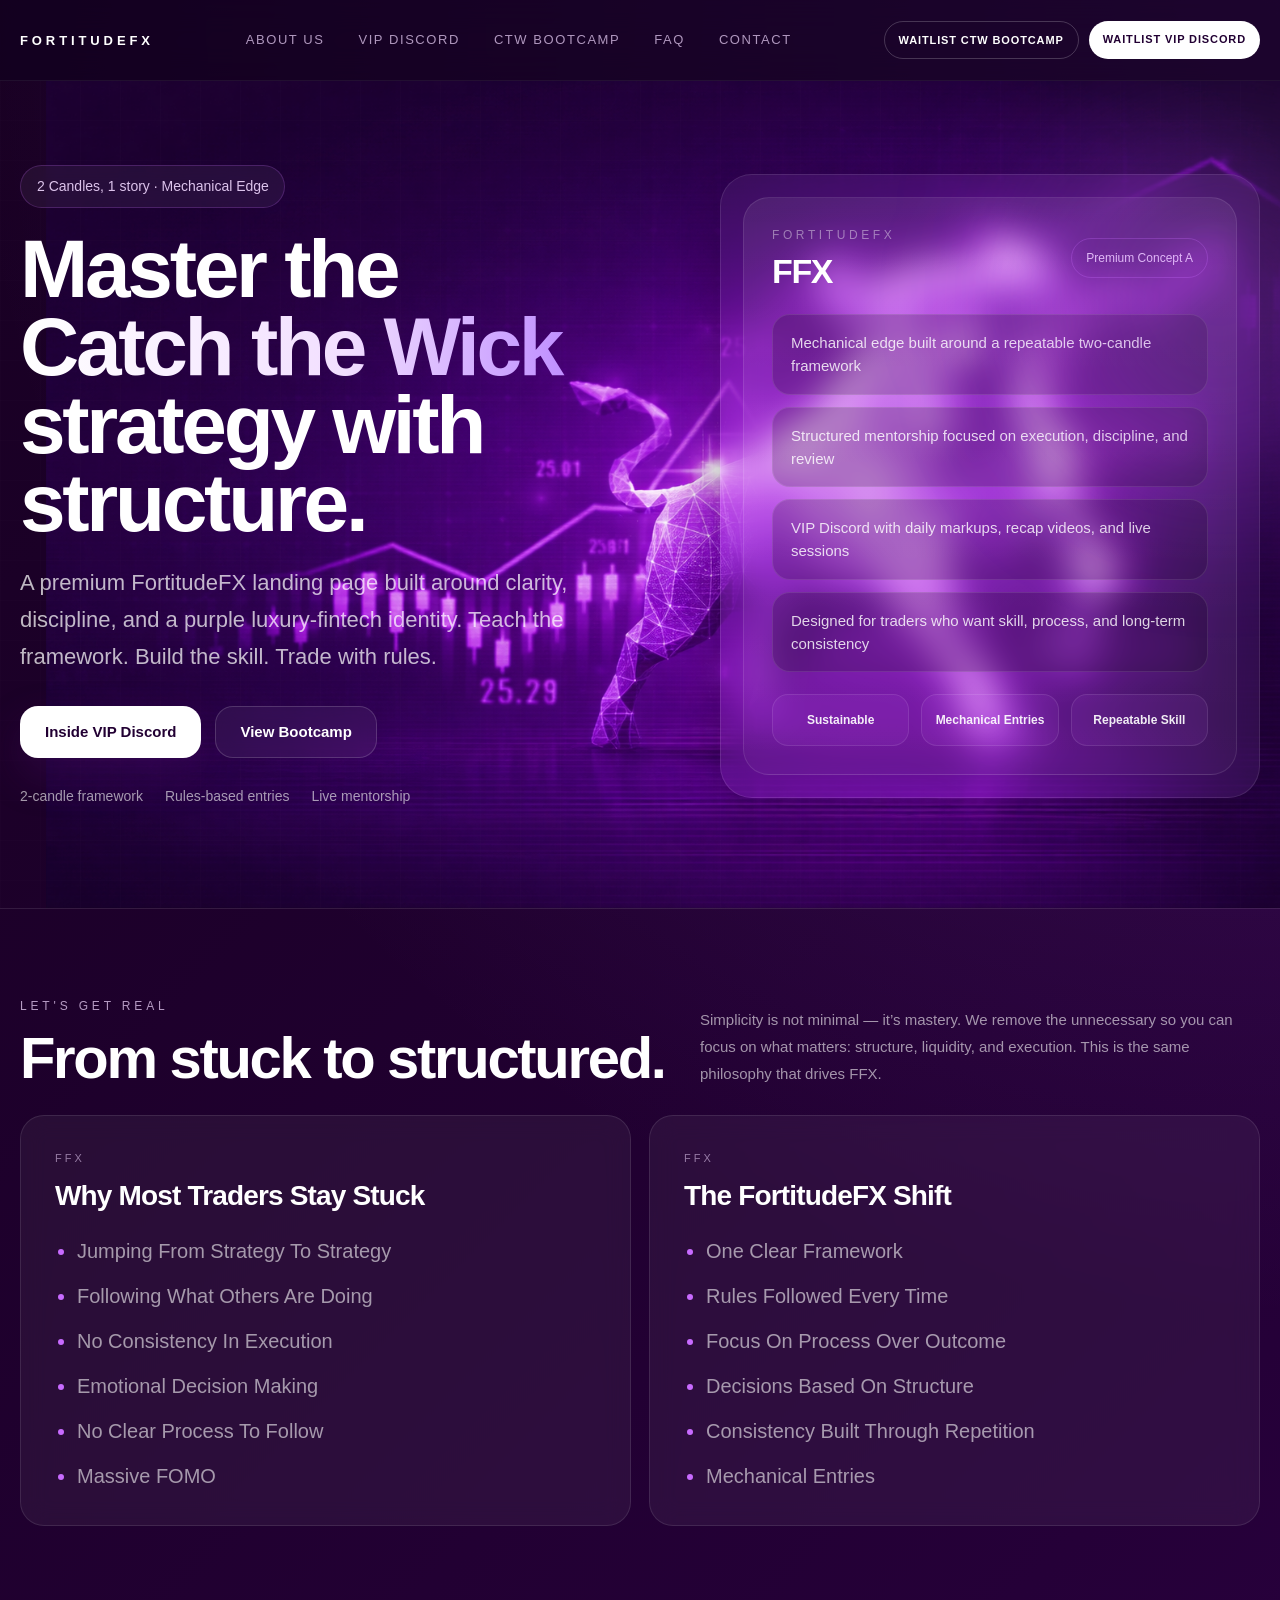
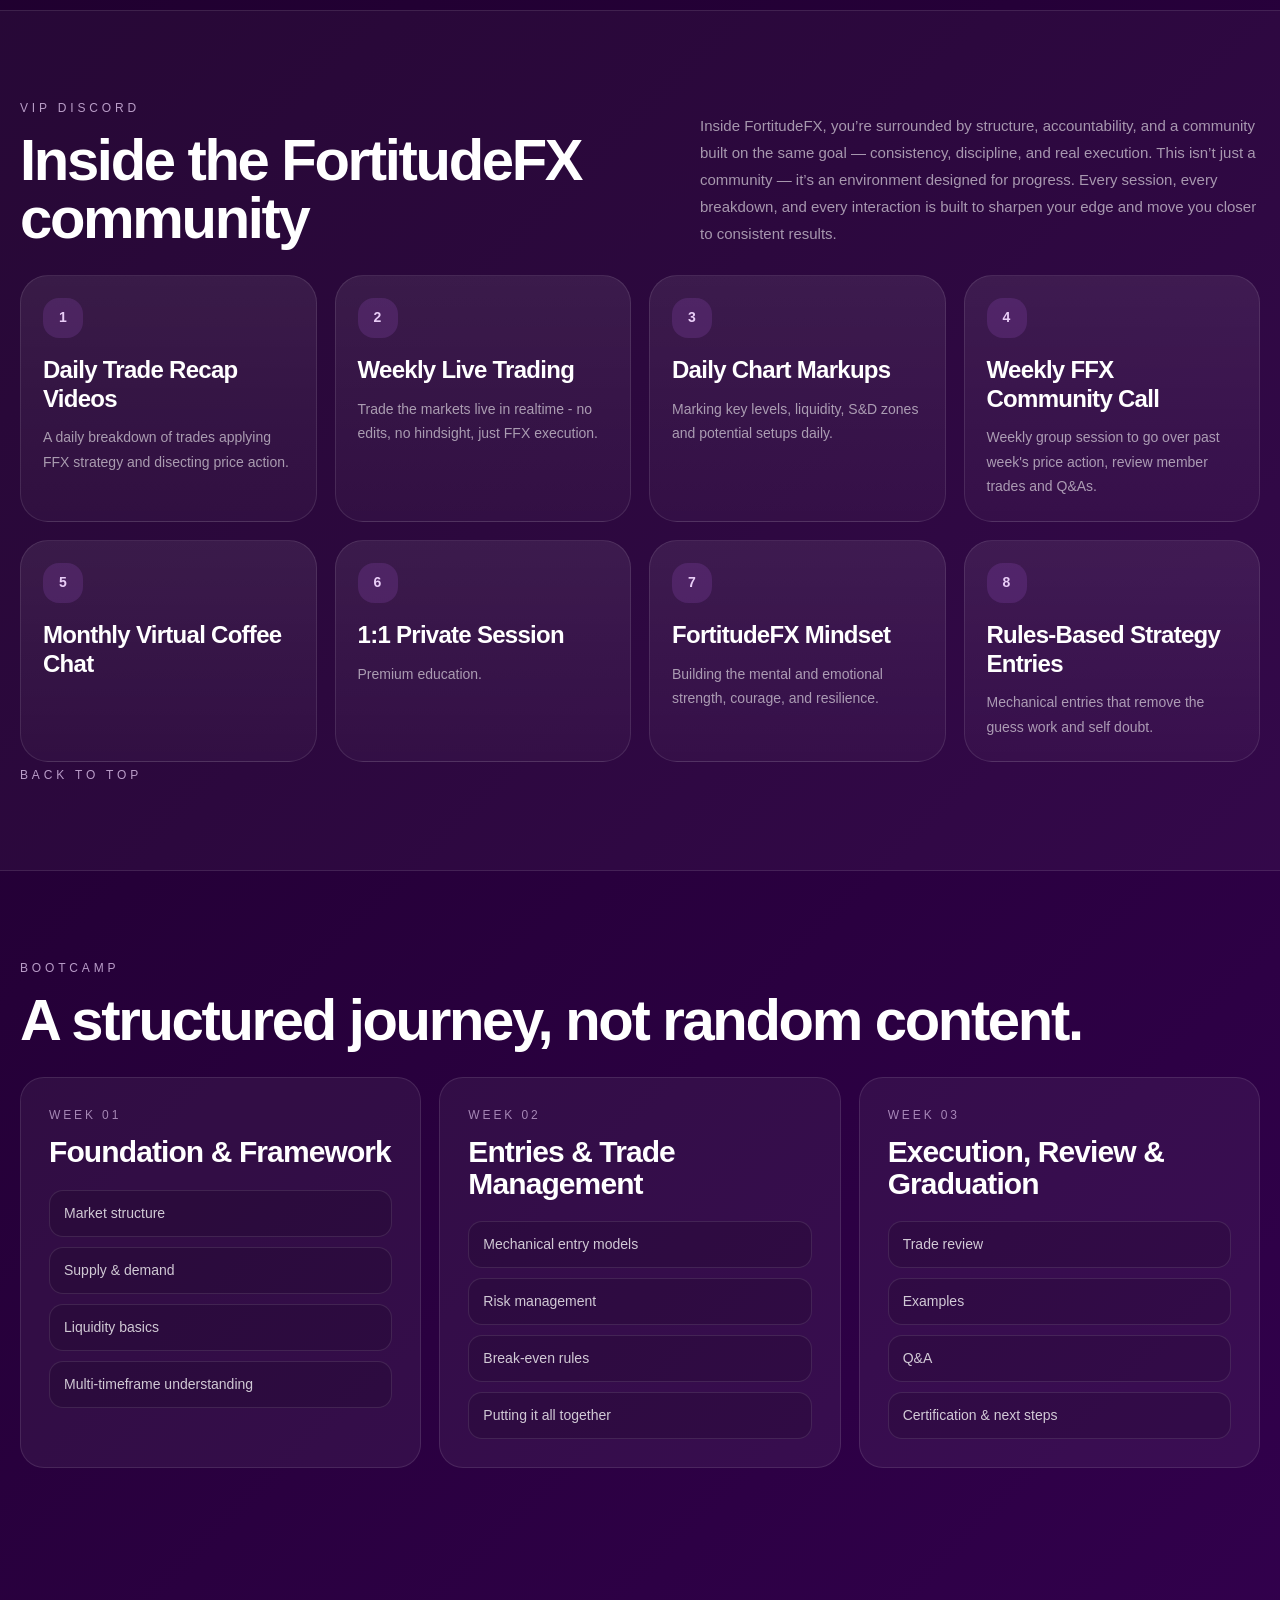
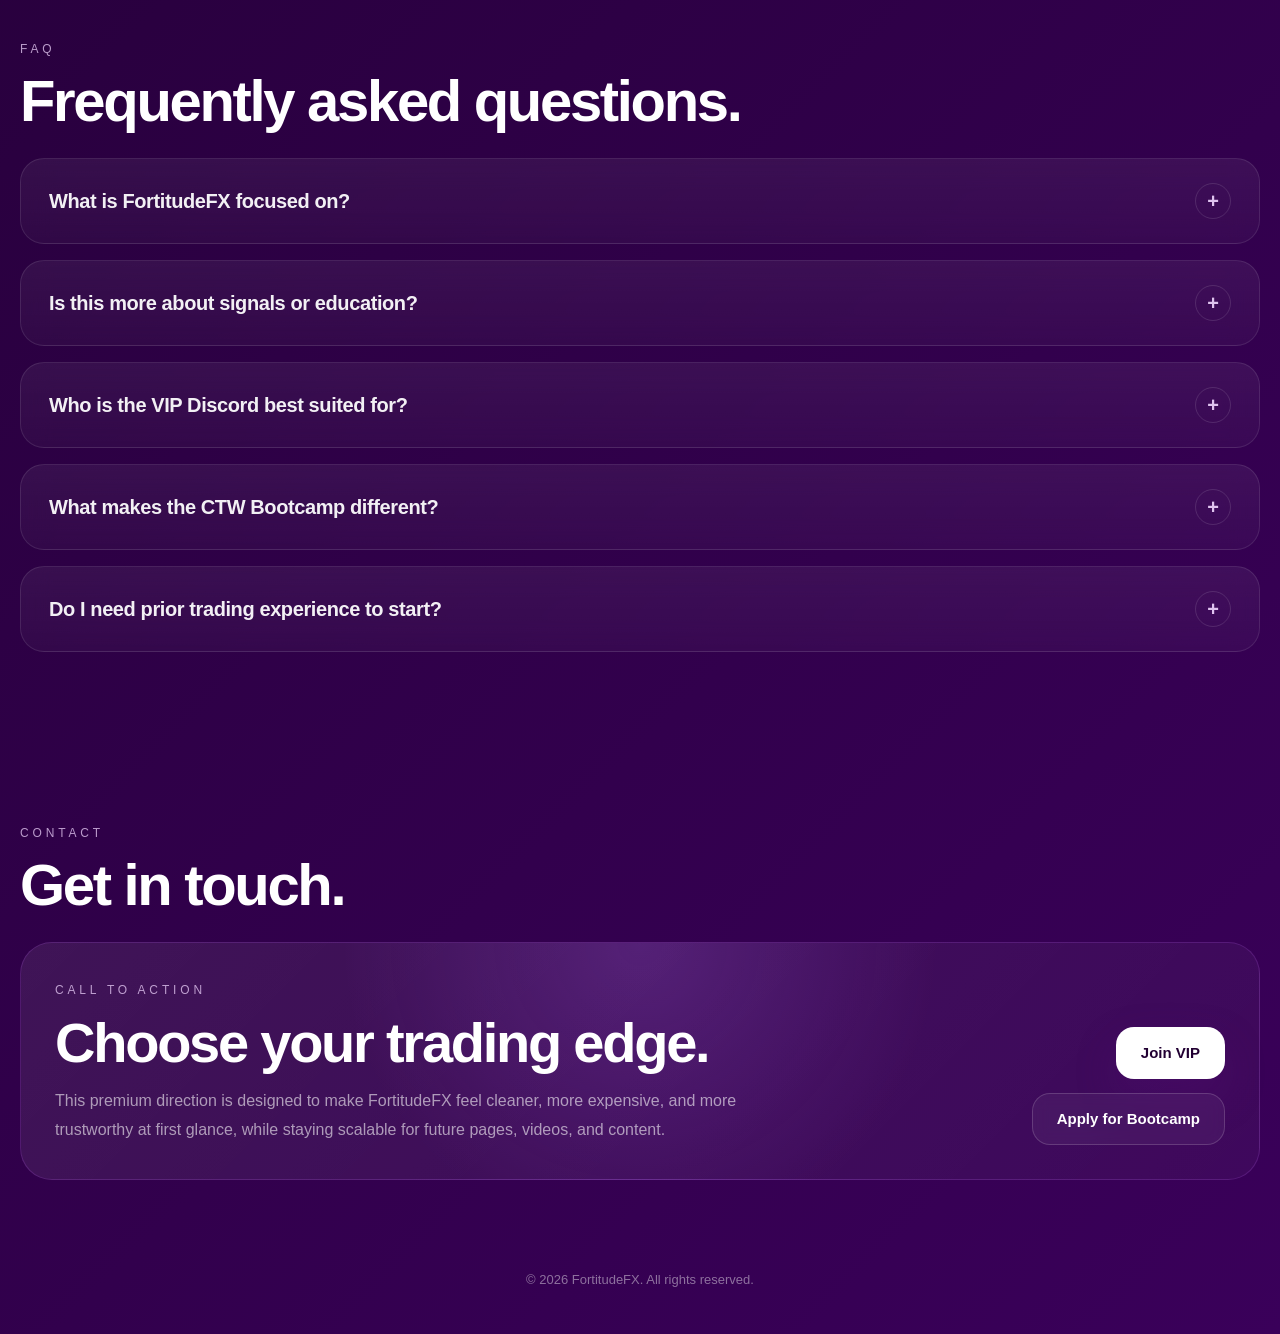
==== index.html @ 17b8a955 "Update index.html" ====
<!DOCTYPE html>
<html lang="en">
<head>
  <meta charset="UTF-8" />
  <meta name="viewport" content="width=device-width, initial-scale=1.0" />
  <title>FortitudeFX | Master the Catch the Wick Strategy</title>
  <meta
    name="description"
    content="FortitudeFX is a premium trading education brand built around clarity, discipline, and a repeatable two-candle framework."
  />
  <meta name="theme-color" content="#12001f" />
  <link rel="stylesheet" href="styles.css" />
</head>
<body id="top">

  <nav class="nav">
    <div class="container nav-wrap">
      <div class="nav-brand">
        <a href="#top">FORTITUDEFX</a>
      </div>

      <div class="nav-center">
        <a href="#about">About Us</a>
        <a href="#vip">VIP Discord</a>
        <a href="#bootcamp">CTW Bootcamp</a>
        <a href="#faq">FAQ</a>
        <a href="#contact">Contact</a>
      </div>

      <div class="nav-cta">
        <a class="nav-btn nav-btn-secondary" href="#">Waitlist CTW Bootcamp</a>
        <a class="nav-btn nav-btn-primary" href="#">Waitlist VIP Discord</a>
      </div>
    </div>
  </nav>

  <header class="hero">
    <div class="container hero-wrap">
      <div>
        <div class="pill">2 Candles, 1 story · Mechanical Edge</div>

        <h1>
          Master the
          <span class="gradient-text">Catch the Wick</span>
          strategy with structure.
        </h1>

        <p class="hero-copy">
          A premium FortitudeFX landing page built around clarity, discipline,
          and a purple luxury-fintech identity. Teach the framework. Build the
          skill. Trade with rules.
        </p>

        <div class="hero-actions">
          <a class="btn btn-primary" href="#vip">Inside VIP Discord</a>
          <a class="btn btn-secondary" href="#bootcamp">View Bootcamp</a>
        </div>

        <div class="hero-tags">
          <span>2-candle framework</span>
          <span>Rules-based entries</span>
          <span>Live mentorship</span>
        </div>
      </div>

      <div class="panel-shell">
        <div class="panel">
          <div class="panel-top">
            <div class="panel-brand">
              <small>FortitudeFX</small>
              <strong>FFX</strong>
            </div>
            <div class="badge">Premium Concept A</div>
          </div>

          <div class="benefit-list">
            <div class="benefit-item">
              Mechanical edge built around a repeatable two-candle framework
            </div>
            <div class="benefit-item">
              Structured mentorship focused on execution, discipline, and review
            </div>
            <div class="benefit-item">
              VIP Discord with daily markups, recap videos, and live sessions
            </div>
            <div class="benefit-item">
              Designed for traders who want skill, process, and long-term consistency
            </div>
          </div>

          <div class="mini-grid">
            <div class="mini-card">Sustainable</div>
            <div class="mini-card">Mechanical Entries</div>
            <div class="mini-card">Repeatable Skill</div>
          </div>
        </div>
      </div>
    </div>
  </header>

  <section id="about" class="section">
    <div class="container">
      <div class="section-head">
        <div>
          <span class="eyebrow">Let's get REAL</span>
          <h2>From stuck to structured.</h2>
        </div>

        <p>
          Simplicity is not minimal — it’s mastery.
          We remove the unnecessary so you can focus on what matters: structure, liquidity, and execution. This is the same philosophy that drives FFX.
        </p>
      </div>

      <div class="position-grid position-grid-two">
        <article class="card card-large">
          <div class="tiny">FFX</div>
          <h3>Why Most Traders Stay Stuck</h3>
          <ul class="card-bullets">
            <li>Jumping From Strategy To Strategy</li>
            <li>Following What Others Are Doing</li>
            <li>No Consistency In Execution</li>
            <li>Emotional Decision Making</li>
            <li>No Clear Process To Follow</li>
            <li>Massive FOMO</li>
          </ul>
        </article>

        <article class="card card-large">
          <div class="tiny">FFX</div>
          <h3>The FortitudeFX Shift</h3>
          <ul class="card-bullets">
            <li>One Clear Framework</li>
            <li>Rules Followed Every Time</li>
            <li>Focus On Process Over Outcome</li>
            <li>Decisions Based On Structure</li>
            <li>Consistency Built Through Repetition</li>
            <li>Mechanical Entries</li>
          </ul>
        </article>
      </div>
    </div>
  </section>

  <section id="vip" class="section soft-strip">
    <div class="container">
      <div class="section-head">
        <div>
          <span class="eyebrow">VIP Discord</span>
          <h2>Inside the FortitudeFX community</h2>
        </div>

        <p>
          Inside FortitudeFX, you’re surrounded by structure, accountability, and a community built on the same goal — consistency, discipline, and real execution.

          This isn’t just a community — it’s an environment designed for progress.
          Every session, every breakdown, and every interaction is built to sharpen your edge and move you closer to consistent results.
        </p>
      </div>

      <div class="vip-grid">
        <article class="vip-card">
          <div class="vip-number">1</div>
          <h3>Daily Trade Recap Videos</h3>
          <p>A daily breakdown of trades applying FFX strategy and disecting price action.</p>
        </article>

        <article class="vip-card">
          <div class="vip-number">2</div>
          <h3>Weekly Live Trading</h3>
          <p>Trade the markets live in realtime - no edits, no hindsight, just FFX execution.</p>
        </article>

        <article class="vip-card">
          <div class="vip-number">3</div>
          <h3>Daily Chart Markups</h3>
          <p>Marking key levels, liquidity, S&amp;D zones and potential setups daily.</p>
        </article>

        <article class="vip-card">
          <div class="vip-number">4</div>
          <h3>Weekly FFX Community Call</h3>
          <p>Weekly group session to go over past week's price action, review member trades and Q&amp;As.</p>
        </article>

        <article class="vip-card">
          <div class="vip-number">5</div>
          <h3>Monthly Virtual Coffee Chat</h3>
          <p></p>
        </article>

        <article class="vip-card">
          <div class="vip-number">6</div>
          <h3>1:1 Private Session</h3>
          <p>Premium education.</p>
        </article>

        <article class="vip-card">
          <div class="vip-number">7</div>
          <h3>FortitudeFX Mindset</h3>
          <p>Building the mental and emotional strength, courage, and resilience.</p>
        </article>

        <article class="vip-card">
          <div class="vip-number">8</div>
          <h3>Rules-Based Strategy Entries</h3>
          <p>Mechanical entries that remove the guess work and self doubt.</p>
        </article>
      </div>

      <span class="eyebrow">
        <a href="#top">BACK TO TOP</a>
      </span>
    </div>
  </section>

  <section id="bootcamp" class="section">
    <div class="container">
      <div class="section-head bootcamp-head">
        <div>
          <span class="eyebrow">Bootcamp</span>
          <h2>A structured journey, not random content.</h2>
        </div>
      </div>

      <div class="bootcamp-grid">
        <article class="week-card">
          <div class="week">Week 01</div>
          <h3>Foundation & Framework</h3>
          <div class="week-list">
            <div>Market structure</div>
            <div>Supply & demand</div>
            <div>Liquidity basics</div>
            <div>Multi-timeframe understanding</div>
          </div>
        </article>

        <article class="week-card">
          <div class="week">Week 02</div>
          <h3>Entries & Trade Management</h3>
          <div class="week-list">
            <div>Mechanical entry models</div>
            <div>Risk management</div>
            <div>Break-even rules</div>
            <div>Putting it all together</div>
          </div>
        </article>

        <article class="week-card">
          <div class="week">Week 03</div>
          <h3>Execution, Review & Graduation</h3>
          <div class="week-list">
            <div>Trade review</div>
            <div>Examples</div>
            <div>Q&amp;A</div>
            <div>Certification &amp; next steps</div>
          </div>
        </article>
      </div>
    </div>
  </section>

  <!-- UPDATED FAQ SECTION -->
  <section id="faq" class="section">
    <div class="container">
      <div class="section-head bootcamp-head">
        <div>
          <span class="eyebrow">FAQ</span>
          <h2>Frequently asked questions.</h2>
        </div>
      </div>

      <div class="faq-list">
        <details class="faq-item">
          <summary><span>What is FortitudeFX focused on?</span></summary>
          <div class="faq-answer"><div class="faq-answer-inner">
            FortitudeFX is focused on building a structured, repeatable approach to trading through clarity, discipline, and execution.
          </div></div>
        </details>

        <details class="faq-item">
          <summary><span>Is this more about signals or education?</span></summary>
          <div class="faq-answer"><div class="faq-answer-inner">
            The emphasis is on education, understanding, and process rather than signal dependency.
          </div></div>
        </details>

        <details class="faq-item">
          <summary><span>Who is the VIP Discord best suited for?</span></summary>
          <div class="faq-answer"><div class="faq-answer-inner">
            Traders who want structure, accountability, and real execution-based growth.
          </div></div>
        </details>

        <details class="faq-item">
          <summary><span>What makes the CTW Bootcamp different?</span></summary>
          <div class="faq-answer"><div class="faq-answer-inner">
            A guided, structured experience focused on applying the framework, not just consuming content.
          </div></div>
        </details>

        <details class="faq-item">
          <summary><span>Do I need prior trading experience to start?</span></summary>
          <div class="faq-answer"><div class="faq-answer-inner">
            No — beginners and experienced traders can both benefit from simplifying and structuring their process.
          </div></div>
        </details>
      </div>
    </div>
  </section>

  <section id="contact" class="section section-last">
    <div class="container">
      <div class="section-head bootcamp-head">
        <div>
          <span class="eyebrow">Contact</span>
          <h2>Get in touch.</h2>
        </div>
      </div>

      <div class="cta-shell">
        <div class="cta-grid">
          <div>
            <span class="eyebrow">Call to action</span>
            <h2>Choose your trading edge.</h2>
            <p>
              This premium direction is designed to make FortitudeFX feel
              cleaner, more expensive, and more trustworthy at first glance,
              while staying scalable for future pages, videos, and content.
            </p>
          </div>

          <div class="cta-actions">
            <a class="btn btn-primary" href="#">Join VIP</a>
            <a class="btn btn-secondary" href="#">Apply for Bootcamp</a>
          </div>
        </div>
      </div>
    </div>
  </section>

  <footer>
    <div class="container">© 2026 FortitudeFX. All rights reserved.</div>
  </footer>
</body>
</html>
---- styles.css ----
:root {
  --bg: #12001f;
  --bg-2: #180022;
  --bg-3: #250038;
  --bg-4: #3a005a;
  --text: #ffffff;
  --muted: rgba(255, 255, 255, 0.72);
  --soft: rgba(255, 255, 255, 0.58);
  --border: rgba(255, 255, 255, 0.1);
  --panel: rgba(255, 255, 255, 0.05);
  --accent: #c86bff;
  --accent-2: #9a4dff;
  --accent-3: #f1d7ff;
  --shadow: 0 20px 60px rgba(0, 0, 0, 0.35);
  --radius-xl: 32px;
  --radius-lg: 24px;
  --radius-md: 18px;
  --max: 1240px;
}

* {
  box-sizing: border-box;
}

html {
  scroll-behavior: smooth;
}

body {
  margin: 0;
  font-family: Arial, Helvetica, sans-serif;
  background:
    radial-gradient(circle at top right, rgba(181, 86, 255, 0.22), transparent 28%),
    linear-gradient(135deg, var(--bg-2) 0%, var(--bg-3) 45%, var(--bg-4) 100%);
  color: var(--text);
  line-height: 1.5;
}

a {
  color: inherit;
  text-decoration: none;
}

.container {
  width: min(var(--max), calc(100% - 40px));
  margin: 0 auto;
}

.section {
  padding: 84px 0;
}

.section-last {
  padding-bottom: 70px;
}

.eyebrow {
  display: inline-block;
  font-size: 12px;
  letter-spacing: 0.32em;
  text-transform: uppercase;
  color: rgba(241, 215, 255, 0.72);
}

.hero {
  position: relative;
  overflow: hidden;
  border-bottom: 1px solid var(--border);

  background: url("Futuristic glowing bull power.png");
  background-size: contain;
  background-position: 120% center;
  background-repeat: no-repeat;
}

.hero::before {
  content: "";
  position: absolute;
  inset: 0;
  opacity: 0.18;
  background-image:
    linear-gradient(rgba(255,255,255,0.05) 1px, transparent 1px),
    linear-gradient(90deg, rgba(255,255,255,0.05) 1px, transparent 1px);
  background-size: 40px 40px;
  pointer-events: none;
}

.hero::after {
  content: "";
  position: absolute;
  right: -120px;
  top: 40px;
  width: 360px;
  height: 360px;
  background: rgba(200, 107, 255, 0.22);
  filter: blur(80px);
  border-radius: 50%;
  pointer-events: none;
}

.hero-wrap {
  position: relative;
  display: grid;
  grid-template-columns: 1.08fr 0.92fr;
  gap: 48px;
  align-items: center;
  min-height: 92vh;
  padding: 56px 0 72px;
}

.pill {
  display: inline-flex;
  align-items: center;
  gap: 10px;
  padding: 10px 16px;
  border: 1px solid rgba(200, 107, 255, 0.22);
  background: rgba(255,255,255,0.05);
  border-radius: 999px;
  backdrop-filter: blur(10px);
  color: rgba(241, 215, 255, 0.9);
  font-size: 14px;
  margin-bottom: 22px;
}

.hero h1 {
  margin: 0;
  max-width: 720px;
  font-size: clamp(48px, 7vw, 82px);
  line-height: 0.95;
  letter-spacing: -0.04em;
}

.gradient-text {
  display: block;
  background: linear-gradient(90deg, #ffffff 0%, #f2dfff 50%, #a96cff 100%);
  -webkit-background-clip: text;
  background-clip: text;
  color: transparent;
}

.hero-copy {
  margin: 22px 0 0;
  max-width: 620px;
  font-size: clamp(18px, 2vw, 22px);
  line-height: 1.7;
  color: var(--muted);
}

.hero-actions {
  display: flex;
  flex-wrap: wrap;
  gap: 14px;
  margin-top: 30px;
}

.btn {
  display: inline-flex;
  align-items: center;
  justify-content: center;
  min-height: 52px;
  padding: 0 24px;
  border-radius: 18px;
  font-weight: 700;
  font-size: 15px;
  transition: transform 0.2s ease, background 0.2s ease, border-color 0.2s ease;
  border: 1px solid transparent;
  cursor: pointer;
}

.btn:hover {
  transform: translateY(-1px);
}

.btn-primary {
  background: #ffffff;
  color: #220033;
  box-shadow: 0 18px 40px rgba(86, 14, 120, 0.28);
}

.btn-secondary {
  background: rgba(255,255,255,0.05);
  color: #ffffff;
  border-color: rgba(255,255,255,0.16);
  backdrop-filter: blur(8px);
}

.hero-tags {
  display: flex;
  flex-wrap: wrap;
  gap: 22px;
  margin-top: 28px;
  color: rgba(255,255,255,0.6);
  font-size: 14px;
}

.panel-shell {
  position: relative;
  width: 100%;
  max-width: 540px;
  margin-left: auto;
  padding: 22px;
  border: 1px solid var(--border);
  border-radius: var(--radius-xl);
  background: rgba(255,255,255,0.05);
  backdrop-filter: blur(18px);
  box-shadow: var(--shadow);
}

.panel {
  border: 1px solid var(--border);
  border-radius: 26px;
  background: linear-gradient(180deg, rgba(255,255,255,0.08), rgba(255,255,255,0.03));
  padding: 28px;
}

.panel-top {
  display: flex;
  align-items: center;
  justify-content: space-between;
  gap: 18px;
  margin-bottom: 24px;
}

.panel-brand small {
  display: block;
  font-size: 12px;
  letter-spacing: 0.3em;
  text-transform: uppercase;
  color: rgba(255,255,255,0.42);
  margin-bottom: 10px;
}

.panel-brand strong {
  font-size: 34px;
  line-height: 1;
  letter-spacing: -0.04em;
}

.badge {
  border: 1px solid rgba(200, 107, 255, 0.28);
  color: rgba(241, 215, 255, 0.92);
  border-radius: 999px;
  padding: 10px 14px;
  font-size: 12px;
  white-space: nowrap;
}

.benefit-list {
  display: grid;
  gap: 12px;
}

.benefit-item {
  border: 1px solid var(--border);
  background: rgba(0,0,0,0.18);
  border-radius: 18px;
  padding: 16px 18px;
  color: rgba(255,255,255,0.82);
  font-size: 15px;
  line-height: 1.55;
}

.mini-grid {
  display: grid;
  grid-template-columns: repeat(3, 1fr);
  gap: 12px;
  margin-top: 22px;
}

.mini-card {
  border: 1px solid var(--border);
  background: rgba(200, 107, 255, 0.08);
  border-radius: 16px;
  padding: 16px 10px;
  text-align: center;
  font-size: 12px;
  font-weight: 700;
  color: rgba(255,255,255,0.92);
}

.section-head {
  display: flex;
  align-items: end;
  justify-content: space-between;
  gap: 24px;
  margin-bottom: 28px;
}

.section-head h2 {
  margin: 12px 0 0;
  font-size: clamp(34px, 5vw, 58px);
  line-height: 1;
  letter-spacing: -0.04em;
}

.section-head p {
  max-width: 560px;
  margin: 0;
  color: var(--soft);
  line-height: 1.8;
  font-size: 15px;
}

.position-grid {
  display: grid;
  grid-template-columns: repeat(4, 1fr);
  gap: 18px;
}

.card {
  border: 1px solid var(--border);
  background: rgba(255,255,255,0.05);
  border-radius: var(--radius-lg);
  padding: 26px;
  backdrop-filter: blur(12px);
}
/* ===== NEW: 2 LARGE BOX VERSION ===== */

.position-grid-two {
  grid-template-columns: repeat(2, 1fr);
}

.card-large {
  padding: 34px;
}

.card-large h3 {
  margin-top: 16px;
  font-size: 42px;
  line-height: 1;
  letter-spacing: -0.04em;
}

.card-bullets {
  margin: 26px 0 0;
  padding-left: 22px;
  color: var(--soft);
  display: grid;
  gap: 16px;
  font-size: 20px;
  line-height: 1.45;
}

.card-bullets li::marker {
  color: var(--accent);
}
.card h3 {
  margin: 14px 0 0;
  font-size: 28px;
  line-height: 1.08;
  letter-spacing: -0.03em;
}

.card p {
  margin: 14px 0 0;
  color: var(--soft);
  line-height: 1.8;
  font-size: 15px;
}

.card .tiny {
  font-size: 11px;
  text-transform: uppercase;
  letter-spacing: 0.28em;
  color: rgba(241,215,255,0.55);
}

.soft-strip {
  border-top: 1px solid var(--border);
  border-bottom: 1px solid var(--border);
  background: rgba(255,255,255,0.03);
}

.vip-grid {
  display: grid;
  grid-template-columns: repeat(4, 1fr);
  gap: 18px;
}

.vip-card {
  border: 1px solid var(--border);
  border-radius: 28px;
  padding: 22px;
  background: linear-gradient(180deg, rgba(255,255,255,0.08), rgba(255,255,255,0.03));
  transition: transform 0.22s ease, border-color 0.22s ease, background 0.22s ease;
}

.vip-card:hover {
  transform: translateY(-3px);
  border-color: rgba(200, 107, 255, 0.34);
  background: rgba(255,255,255,0.1);
}

.vip-number {
  width: 40px;
  height: 40px;
  border-radius: 16px;
  display: flex;
  align-items: center;
  justify-content: center;
  background: rgba(200,107,255,0.14);
  color: rgba(241, 215, 255, 0.95);
  font-weight: 800;
  font-size: 14px;
}

.vip-card h3 {
  margin: 18px 0 0;
  font-size: 24px;
  line-height: 1.2;
  letter-spacing: -0.03em;
}

.vip-card p {
  margin: 12px 0 0;
  font-size: 14px;
  line-height: 1.75;
  color: var(--soft);
}

.bootcamp-grid {
  display: grid;
  grid-template-columns: repeat(3, 1fr);
  gap: 18px;
}

.week-card {
  border: 1px solid var(--border);
  border-radius: var(--radius-lg);
  background: rgba(255,255,255,0.05);
  padding: 28px;
}

.week-card .week {
  font-size: 12px;
  letter-spacing: 0.24em;
  text-transform: uppercase;
  color: rgba(241,215,255,0.6);
}

.week-card h3 {
  margin: 12px 0 0;
  font-size: 30px;
  line-height: 1.05;
  letter-spacing: -0.03em;
}

.week-list {
  margin: 22px 0 0;
  display: grid;
  gap: 10px;
}

.week-list div {
  border: 1px solid var(--border);
  background: rgba(0,0,0,0.12);
  border-radius: 14px;
  padding: 12px 14px;
  color: rgba(255,255,255,0.78);
  font-size: 14px;
}

.cta-shell {
  border: 1px solid rgba(200, 107, 255, 0.18);
  border-radius: var(--radius-xl);
  padding: 34px;
  background:
    radial-gradient(circle at top, rgba(183,114,255,0.18), transparent 45%),
    linear-gradient(135deg, rgba(255,255,255,0.08), rgba(255,255,255,0.03));
}

.cta-grid {
  display: grid;
  grid-template-columns: 1.2fr 0.8fr;
  gap: 30px;
  align-items: end;
}

.cta-grid h2 {
  margin: 14px 0 0;
  font-size: clamp(34px, 5vw, 56px);
  line-height: 1;
  letter-spacing: -0.04em;
}

.cta-grid p {
  margin: 16px 0 0;
  max-width: 700px;
  color: var(--soft);
  line-height: 1.8;
}

.cta-actions {
  display: flex;
  flex-direction: column;
  align-items: flex-end;
  gap: 14px;
}

footer {
  padding: 20px 0 44px;
  color: rgba(255,255,255,0.44);
  font-size: 13px;
  text-align: center;
}

@media (max-width: 1100px) {
  .hero-wrap,
  .cta-grid,
  .section-head {
    grid-template-columns: 1fr;
  }

  .hero-wrap {
    min-height: auto;
    padding: 72px 0;
  }

  .panel-shell {
    margin: 0;
    max-width: 100%;
  }

  .position-grid,
  .vip-grid,
  .bootcamp-grid {
    grid-template-columns: repeat(2, 1fr);
  }

  .cta-actions {
    align-items: flex-start;
  }

  .position-grid-two {
  grid-template-columns: 1fr;
  }
}

@media (max-width: 720px) {
  .container {
    width: min(var(--max), calc(100% - 24px));
  }

  .section {
    padding: 66px 0;
  }

  .position-grid,
  .vip-grid,
  .bootcamp-grid,
  .mini-grid {
    grid-template-columns: 1fr;
  }

  .hero-tags {
    gap: 12px;
    flex-direction: column;
  }

  .panel,
  .card,
  .week-card,
  .cta-shell {
    padding: 22px;
  }

  .hero-wrap {
    gap: 28px;
  }

  .btn {
    width: 100%;
  }
}

/* ===== ULTRA PREMIUM NAV ===== */
.nav {
  position: fixed;
  top: 0;
  width: 100%;
  z-index: 1000;
  background: rgba(18, 0, 31, 0.75);
  backdrop-filter: blur(16px);
  border-bottom: 1px solid rgba(255,255,255,0.06);
}

.nav-wrap {
  display: grid;
  grid-template-columns: auto 1fr auto;
  align-items: center;
  height: 80px;
}

.nav-brand a {
  font-size: 13px;
  letter-spacing: 0.3em;
  text-transform: uppercase;
  font-weight: 700;
}

.nav-center {
  display: flex;
  justify-content: center;
  gap: 34px;
}

.nav-center a {
  font-size: 13px;
  letter-spacing: 0.12em;
  text-transform: uppercase;
  color: rgba(241,215,255,0.7);
  position: relative;
}

.nav-center a::after {
  content: "";
  position: absolute;
  bottom: -6px;
  left: 0;
  width: 100%;
  height: 1px;
  background: white;
  transform: scaleX(0);
  transition: 0.25s;
}

.nav-center a:hover::after {
  transform: scaleX(1);
}

.nav-center a:hover {
  color: white;
}

.nav-cta {
  display: flex;
  gap: 10px;
}

.nav-btn {
  padding: 10px 14px;
  border-radius: 999px;
  font-size: 11px;
  letter-spacing: 0.08em;
  text-transform: uppercase;
  font-weight: 700;
}

.nav-btn-primary {
  background: white;
  color: #220033;
}

.nav-btn-secondary {
  border: 1px solid rgba(255,255,255,0.2);
}

/* fix hero overlap */
.hero {
  margin-top: 80px;
}

/* FAQ */
.faq-list {
  display: grid;
  gap: 16px;
}

.faq-item {
  border: 1px solid var(--border);
  border-radius: 24px;
  background: linear-gradient(180deg, rgba(255,255,255,0.06), rgba(255,255,255,0.03));
  backdrop-filter: blur(14px);
  overflow: hidden;
  transition: border-color 0.25s ease, background 0.25s ease, transform 0.25s ease;
}

.faq-item:hover {
  border-color: rgba(200, 107, 255, 0.28);
  background: linear-gradient(180deg, rgba(255,255,255,0.08), rgba(255,255,255,0.04));
}

.faq-item summary {
  list-style: none;
  cursor: pointer;
  padding: 24px 28px;
  display: flex;
  align-items: center;
  justify-content: space-between;
  gap: 18px;
  font-size: 20px;
  font-weight: 600;
  letter-spacing: -0.02em;
  color: rgba(255,255,255,0.94);
}

.faq-item summary::-webkit-details-marker {
  display: none;
}

.faq-item summary::after {
  content: "+";
  flex-shrink: 0;
  width: 34px;
  height: 34px;
  border-radius: 999px;
  border: 1px solid rgba(255,255,255,0.12);
  display: flex;
  align-items: center;
  justify-content: center;
  font-size: 20px;
  line-height: 1;
  color: rgba(241, 215, 255, 0.9);
  transition: transform 0.25s ease, background 0.25s ease, border-color 0.25s ease;
}

.faq-item[open] summary::after {
  content: "−";
  transform: rotate(180deg);
  background: rgba(200, 107, 255, 0.12);
  border-color: rgba(200, 107, 255, 0.28);
}

.faq-answer {
  display: grid;
  grid-template-rows: 0fr;
  transition: grid-template-rows 0.32s ease;
}

.faq-item[open] .faq-answer {
  grid-template-rows: 1fr;
}

.faq-answer-inner {
  overflow: hidden;
  padding: 0 28px 0 28px;
  color: var(--soft);
  font-size: 15px;
  line-height: 1.8;
}

.faq-item[open] .faq-answer-inner {
  padding-bottom: 24px;
}

@media (max-width: 720px) {
  .faq-item summary {
    padding: 20px 20px;
    font-size: 18px;
  }

  .faq-answer-inner {
    padding: 0 20px 0 20px;
  }

  .faq-item[open] .faq-answer-inner {
    padding-bottom: 20px;
  }
}
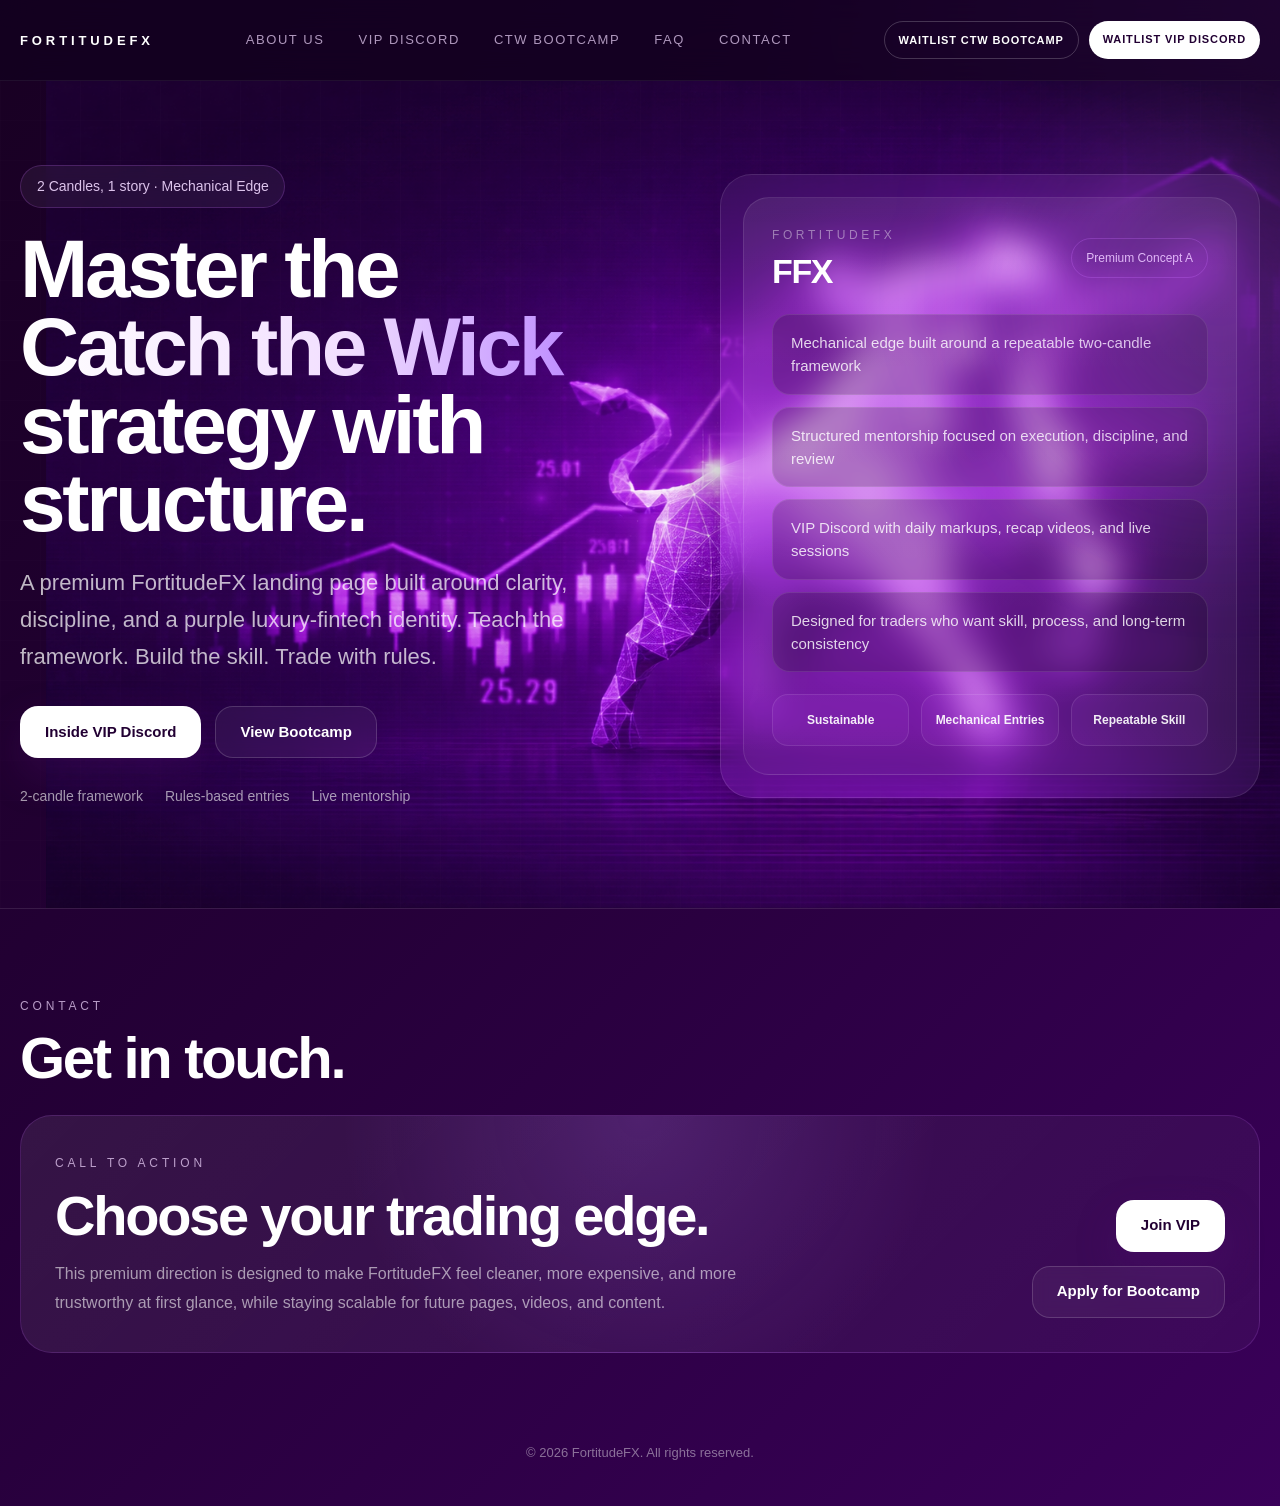
==== commit e7afc774: "Update index.html" ====
--- a/index.html
+++ b/index.html
@@ -28,7 +28,7 @@
       </div>
 
       <div class="nav-cta">
-        <a class="nav-btn nav-btn-secondary" href="#">Waitlist CTW Bootcamp</a>
+        <a class="nav-btn nav-btn-secondary" href="https://aa6bc268.sibforms.com/serve/[base64]" target="_blank" rel="noopener noreferrer">Waitlist CTW Bootcamp</a>
         <a class="nav-btn nav-btn-primary" href="#">Waitlist VIP Discord</a>
       </div>
     </div>
@@ -98,216 +98,7 @@
     </div>
   </header>
 
-  <section id="about" class="section">
-    <div class="container">
-      <div class="section-head">
-        <div>
-          <span class="eyebrow">Let's get REAL</span>
-          <h2>From stuck to structured.</h2>
-        </div>
-
-        <p>
-          Simplicity is not minimal — it’s mastery.
-          We remove the unnecessary so you can focus on what matters: structure, liquidity, and execution. This is the same philosophy that drives FFX.
-        </p>
-      </div>
-
-      <div class="position-grid position-grid-two">
-        <article class="card card-large">
-          <div class="tiny">FFX</div>
-          <h3>Why Most Traders Stay Stuck</h3>
-          <ul class="card-bullets">
-            <li>Jumping From Strategy To Strategy</li>
-            <li>Following What Others Are Doing</li>
-            <li>No Consistency In Execution</li>
-            <li>Emotional Decision Making</li>
-            <li>No Clear Process To Follow</li>
-            <li>Massive FOMO</li>
-          </ul>
-        </article>
-
-        <article class="card card-large">
-          <div class="tiny">FFX</div>
-          <h3>The FortitudeFX Shift</h3>
-          <ul class="card-bullets">
-            <li>One Clear Framework</li>
-            <li>Rules Followed Every Time</li>
-            <li>Focus On Process Over Outcome</li>
-            <li>Decisions Based On Structure</li>
-            <li>Consistency Built Through Repetition</li>
-            <li>Mechanical Entries</li>
-          </ul>
-        </article>
-      </div>
-    </div>
-  </section>
-
-  <section id="vip" class="section soft-strip">
-    <div class="container">
-      <div class="section-head">
-        <div>
-          <span class="eyebrow">VIP Discord</span>
-          <h2>Inside the FortitudeFX community</h2>
-        </div>
-
-        <p>
-          Inside FortitudeFX, you’re surrounded by structure, accountability, and a community built on the same goal — consistency, discipline, and real execution.
-
-          This isn’t just a community — it’s an environment designed for progress.
-          Every session, every breakdown, and every interaction is built to sharpen your edge and move you closer to consistent results.
-        </p>
-      </div>
-
-      <div class="vip-grid">
-        <article class="vip-card">
-          <div class="vip-number">1</div>
-          <h3>Daily Trade Recap Videos</h3>
-          <p>A daily breakdown of trades applying FFX strategy and disecting price action.</p>
-        </article>
-
-        <article class="vip-card">
-          <div class="vip-number">2</div>
-          <h3>Weekly Live Trading</h3>
-          <p>Trade the markets live in realtime - no edits, no hindsight, just FFX execution.</p>
-        </article>
-
-        <article class="vip-card">
-          <div class="vip-number">3</div>
-          <h3>Daily Chart Markups</h3>
-          <p>Marking key levels, liquidity, S&amp;D zones and potential setups daily.</p>
-        </article>
-
-        <article class="vip-card">
-          <div class="vip-number">4</div>
-          <h3>Weekly FFX Community Call</h3>
-          <p>Weekly group session to go over past week's price action, review member trades and Q&amp;As.</p>
-        </article>
-
-        <article class="vip-card">
-          <div class="vip-number">5</div>
-          <h3>Monthly Virtual Coffee Chat</h3>
-          <p></p>
-        </article>
-
-        <article class="vip-card">
-          <div class="vip-number">6</div>
-          <h3>1:1 Private Session</h3>
-          <p>Premium education.</p>
-        </article>
-
-        <article class="vip-card">
-          <div class="vip-number">7</div>
-          <h3>FortitudeFX Mindset</h3>
-          <p>Building the mental and emotional strength, courage, and resilience.</p>
-        </article>
-
-        <article class="vip-card">
-          <div class="vip-number">8</div>
-          <h3>Rules-Based Strategy Entries</h3>
-          <p>Mechanical entries that remove the guess work and self doubt.</p>
-        </article>
-      </div>
-
-      <span class="eyebrow">
-        <a href="#top">BACK TO TOP</a>
-      </span>
-    </div>
-  </section>
-
-  <section id="bootcamp" class="section">
-    <div class="container">
-      <div class="section-head bootcamp-head">
-        <div>
-          <span class="eyebrow">Bootcamp</span>
-          <h2>A structured journey, not random content.</h2>
-        </div>
-      </div>
-
-      <div class="bootcamp-grid">
-        <article class="week-card">
-          <div class="week">Week 01</div>
-          <h3>Foundation & Framework</h3>
-          <div class="week-list">
-            <div>Market structure</div>
-            <div>Supply & demand</div>
-            <div>Liquidity basics</div>
-            <div>Multi-timeframe understanding</div>
-          </div>
-        </article>
-
-        <article class="week-card">
-          <div class="week">Week 02</div>
-          <h3>Entries & Trade Management</h3>
-          <div class="week-list">
-            <div>Mechanical entry models</div>
-            <div>Risk management</div>
-            <div>Break-even rules</div>
-            <div>Putting it all together</div>
-          </div>
-        </article>
-
-        <article class="week-card">
-          <div class="week">Week 03</div>
-          <h3>Execution, Review & Graduation</h3>
-          <div class="week-list">
-            <div>Trade review</div>
-            <div>Examples</div>
-            <div>Q&amp;A</div>
-            <div>Certification &amp; next steps</div>
-          </div>
-        </article>
-      </div>
-    </div>
-  </section>
-
-  <!-- UPDATED FAQ SECTION -->
-  <section id="faq" class="section">
-    <div class="container">
-      <div class="section-head bootcamp-head">
-        <div>
-          <span class="eyebrow">FAQ</span>
-          <h2>Frequently asked questions.</h2>
-        </div>
-      </div>
-
-      <div class="faq-list">
-        <details class="faq-item">
-          <summary><span>What is FortitudeFX focused on?</span></summary>
-          <div class="faq-answer"><div class="faq-answer-inner">
-            FortitudeFX is focused on building a structured, repeatable approach to trading through clarity, discipline, and execution.
-          </div></div>
-        </details>
-
-        <details class="faq-item">
-          <summary><span>Is this more about signals or education?</span></summary>
-          <div class="faq-answer"><div class="faq-answer-inner">
-            The emphasis is on education, understanding, and process rather than signal dependency.
-          </div></div>
-        </details>
-
-        <details class="faq-item">
-          <summary><span>Who is the VIP Discord best suited for?</span></summary>
-          <div class="faq-answer"><div class="faq-answer-inner">
-            Traders who want structure, accountability, and real execution-based growth.
-          </div></div>
-        </details>
-
-        <details class="faq-item">
-          <summary><span>What makes the CTW Bootcamp different?</span></summary>
-          <div class="faq-answer"><div class="faq-answer-inner">
-            A guided, structured experience focused on applying the framework, not just consuming content.
-          </div></div>
-        </details>
-
-        <details class="faq-item">
-          <summary><span>Do I need prior trading experience to start?</span></summary>
-          <div class="faq-answer"><div class="faq-answer-inner">
-            No — beginners and experienced traders can both benefit from simplifying and structuring their process.
-          </div></div>
-        </details>
-      </div>
-    </div>
-  </section>
+  <!-- REST OF FILE UNCHANGED -->
 
   <section id="contact" class="section section-last">
     <div class="container">
@@ -332,7 +123,7 @@
 
           <div class="cta-actions">
             <a class="btn btn-primary" href="#">Join VIP</a>
-            <a class="btn btn-secondary" href="#">Apply for Bootcamp</a>
+            <a class="btn btn-secondary" href="https://aa6bc268.sibforms.com/serve/[base64]" target="_blank" rel="noopener noreferrer">Apply for Bootcamp</a>
           </div>
         </div>
       </div>
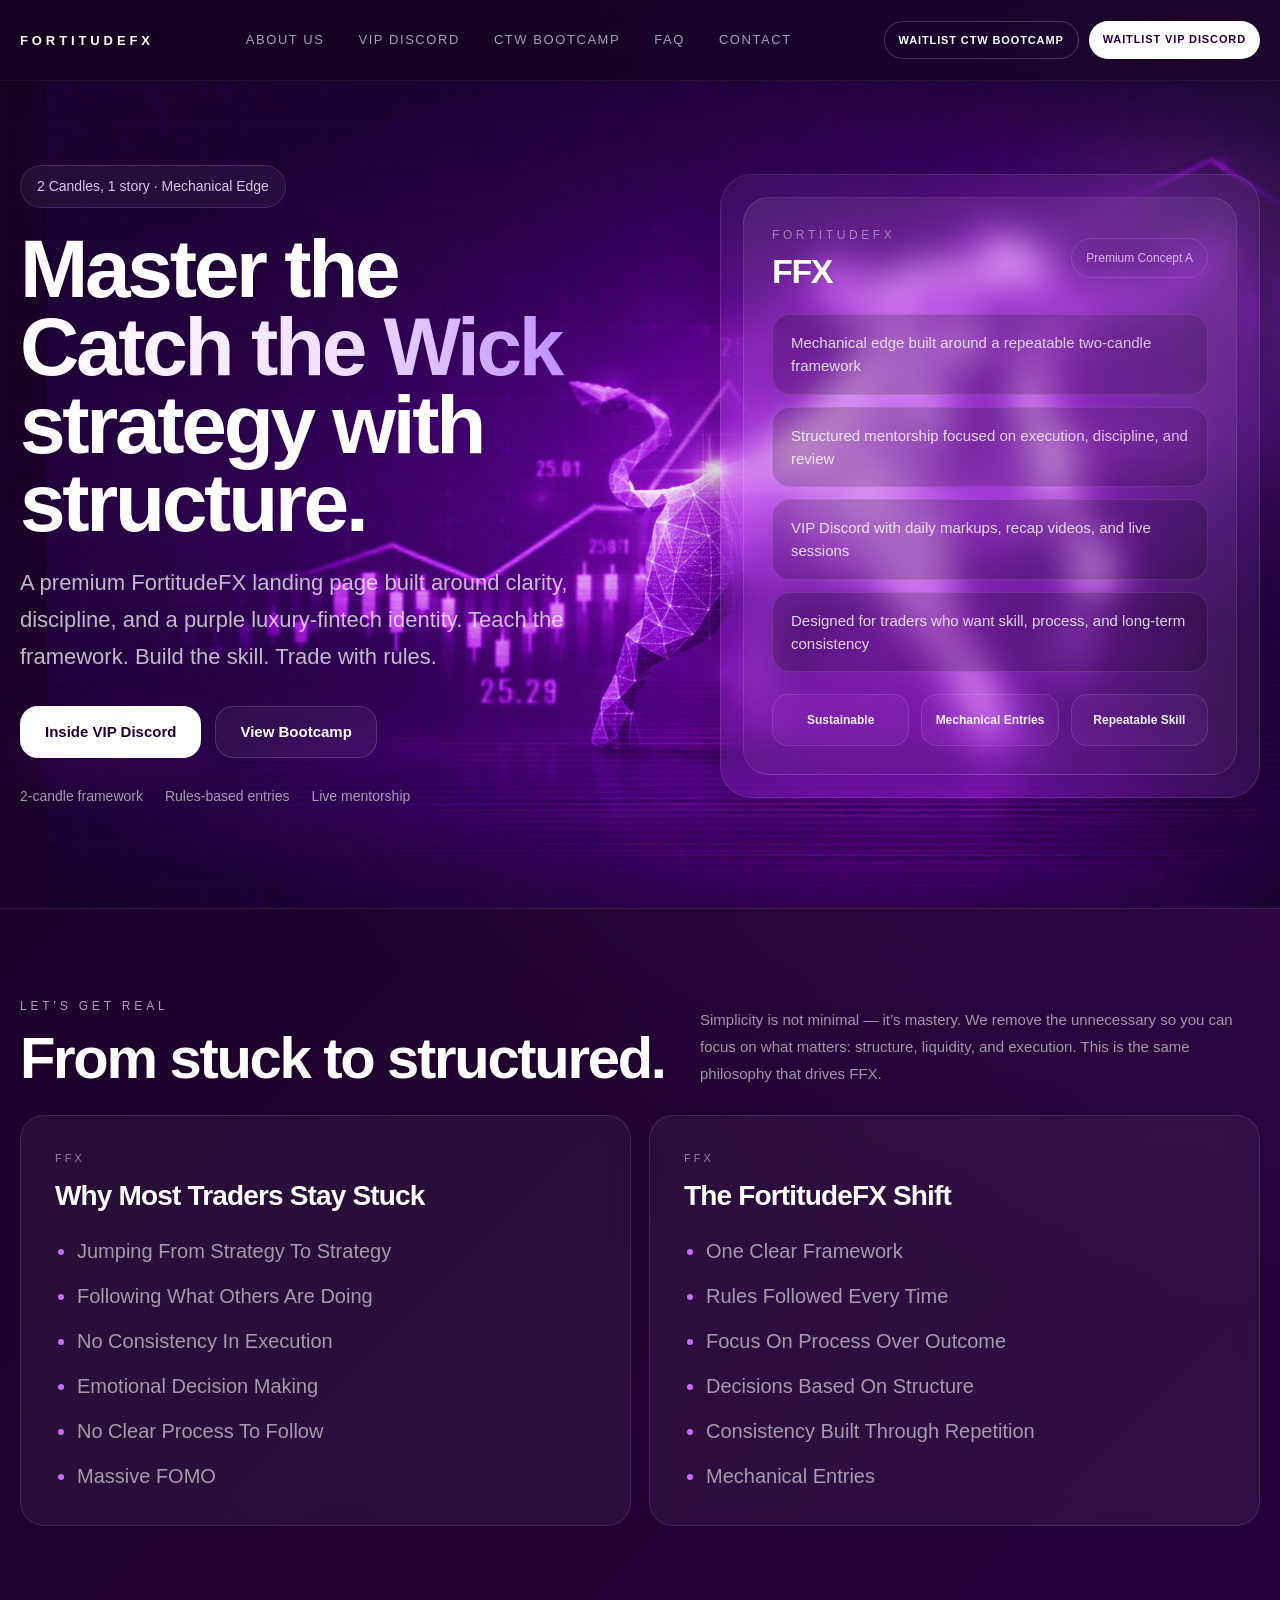
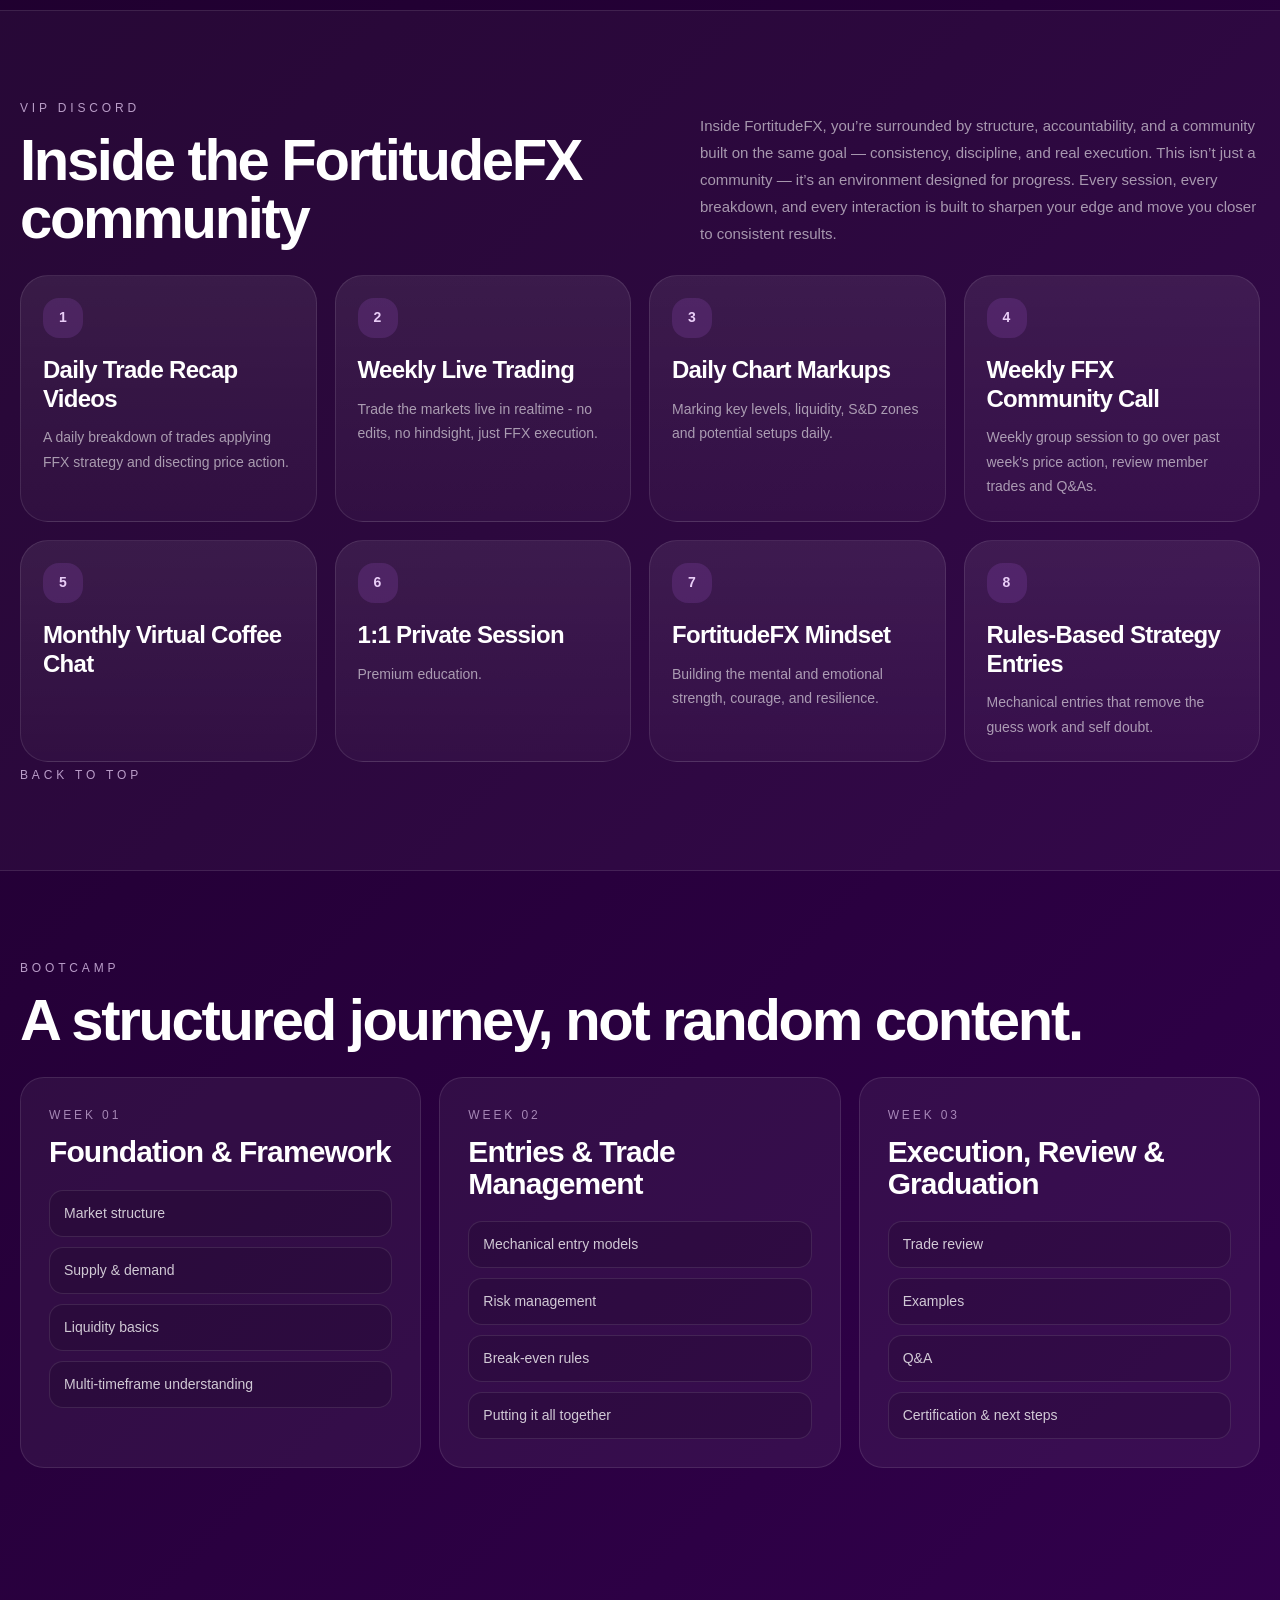
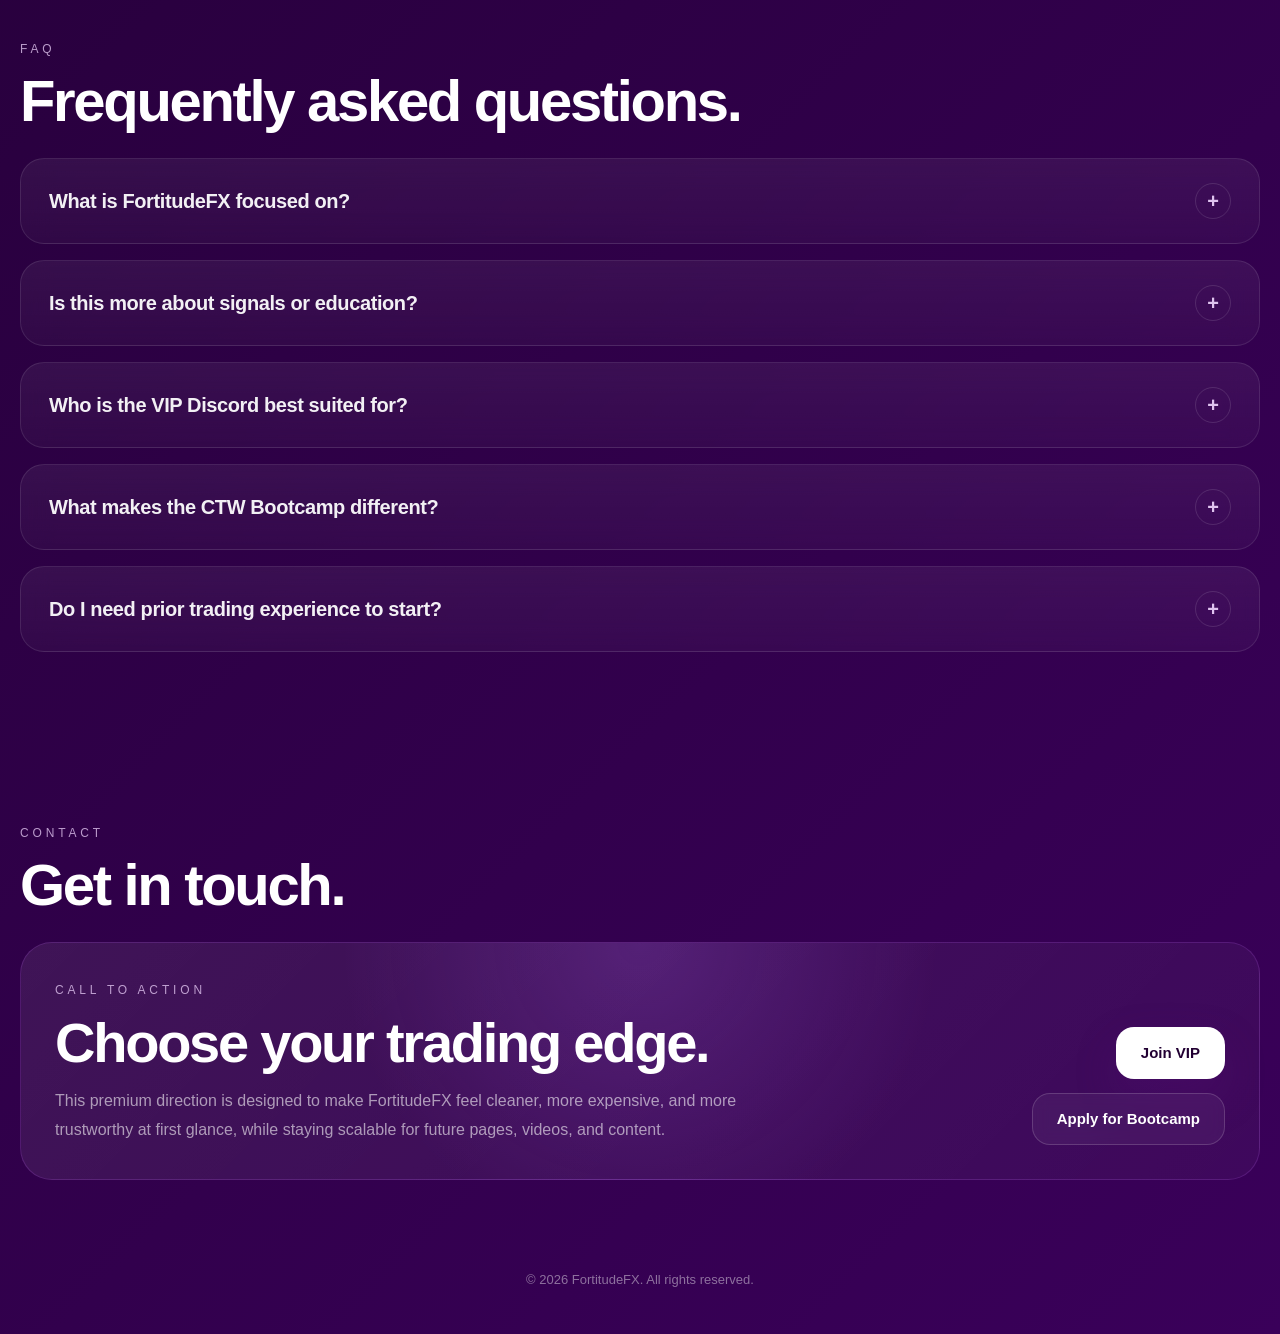
==== commit cb9d2343: "Update index.html" ====
--- a/index.html
+++ b/index.html
@@ -98,7 +98,216 @@
     </div>
   </header>
 
-  <!-- REST OF FILE UNCHANGED -->
+  <section id="about" class="section">
+    <div class="container">
+      <div class="section-head">
+        <div>
+          <span class="eyebrow">Let's get REAL</span>
+          <h2>From stuck to structured.</h2>
+        </div>
+
+        <p>
+          Simplicity is not minimal — it’s mastery.
+          We remove the unnecessary so you can focus on what matters: structure, liquidity, and execution. This is the same philosophy that drives FFX.
+        </p>
+      </div>
+
+      <div class="position-grid position-grid-two">
+        <article class="card card-large">
+          <div class="tiny">FFX</div>
+          <h3>Why Most Traders Stay Stuck</h3>
+          <ul class="card-bullets">
+            <li>Jumping From Strategy To Strategy</li>
+            <li>Following What Others Are Doing</li>
+            <li>No Consistency In Execution</li>
+            <li>Emotional Decision Making</li>
+            <li>No Clear Process To Follow</li>
+            <li>Massive FOMO</li>
+          </ul>
+        </article>
+
+        <article class="card card-large">
+          <div class="tiny">FFX</div>
+          <h3>The FortitudeFX Shift</h3>
+          <ul class="card-bullets">
+            <li>One Clear Framework</li>
+            <li>Rules Followed Every Time</li>
+            <li>Focus On Process Over Outcome</li>
+            <li>Decisions Based On Structure</li>
+            <li>Consistency Built Through Repetition</li>
+            <li>Mechanical Entries</li>
+          </ul>
+        </article>
+      </div>
+    </div>
+  </section>
+
+  <section id="vip" class="section soft-strip">
+    <div class="container">
+      <div class="section-head">
+        <div>
+          <span class="eyebrow">VIP Discord</span>
+          <h2>Inside the FortitudeFX community</h2>
+        </div>
+
+        <p>
+          Inside FortitudeFX, you’re surrounded by structure, accountability, and a community built on the same goal — consistency, discipline, and real execution.
+
+          This isn’t just a community — it’s an environment designed for progress.
+          Every session, every breakdown, and every interaction is built to sharpen your edge and move you closer to consistent results.
+        </p>
+      </div>
+
+      <div class="vip-grid">
+        <article class="vip-card">
+          <div class="vip-number">1</div>
+          <h3>Daily Trade Recap Videos</h3>
+          <p>A daily breakdown of trades applying FFX strategy and disecting price action.</p>
+        </article>
+
+        <article class="vip-card">
+          <div class="vip-number">2</div>
+          <h3>Weekly Live Trading</h3>
+          <p>Trade the markets live in realtime - no edits, no hindsight, just FFX execution.</p>
+        </article>
+
+        <article class="vip-card">
+          <div class="vip-number">3</div>
+          <h3>Daily Chart Markups</h3>
+          <p>Marking key levels, liquidity, S&amp;D zones and potential setups daily.</p>
+        </article>
+
+        <article class="vip-card">
+          <div class="vip-number">4</div>
+          <h3>Weekly FFX Community Call</h3>
+          <p>Weekly group session to go over past week's price action, review member trades and Q&amp;As.</p>
+        </article>
+
+        <article class="vip-card">
+          <div class="vip-number">5</div>
+          <h3>Monthly Virtual Coffee Chat</h3>
+          <p></p>
+        </article>
+
+        <article class="vip-card">
+          <div class="vip-number">6</div>
+          <h3>1:1 Private Session</h3>
+          <p>Premium education.</p>
+        </article>
+
+        <article class="vip-card">
+          <div class="vip-number">7</div>
+          <h3>FortitudeFX Mindset</h3>
+          <p>Building the mental and emotional strength, courage, and resilience.</p>
+        </article>
+
+        <article class="vip-card">
+          <div class="vip-number">8</div>
+          <h3>Rules-Based Strategy Entries</h3>
+          <p>Mechanical entries that remove the guess work and self doubt.</p>
+        </article>
+      </div>
+
+      <span class="eyebrow">
+        <a href="#top">BACK TO TOP</a>
+      </span>
+    </div>
+  </section>
+
+  <section id="bootcamp" class="section">
+    <div class="container">
+      <div class="section-head bootcamp-head">
+        <div>
+          <span class="eyebrow">Bootcamp</span>
+          <h2>A structured journey, not random content.</h2>
+        </div>
+      </div>
+
+      <div class="bootcamp-grid">
+        <article class="week-card">
+          <div class="week">Week 01</div>
+          <h3>Foundation & Framework</h3>
+          <div class="week-list">
+            <div>Market structure</div>
+            <div>Supply & demand</div>
+            <div>Liquidity basics</div>
+            <div>Multi-timeframe understanding</div>
+          </div>
+        </article>
+
+        <article class="week-card">
+          <div class="week">Week 02</div>
+          <h3>Entries & Trade Management</h3>
+          <div class="week-list">
+            <div>Mechanical entry models</div>
+            <div>Risk management</div>
+            <div>Break-even rules</div>
+            <div>Putting it all together</div>
+          </div>
+        </article>
+
+        <article class="week-card">
+          <div class="week">Week 03</div>
+          <h3>Execution, Review & Graduation</h3>
+          <div class="week-list">
+            <div>Trade review</div>
+            <div>Examples</div>
+            <div>Q&amp;A</div>
+            <div>Certification &amp; next steps</div>
+          </div>
+        </article>
+      </div>
+    </div>
+  </section>
+
+  <!-- UPDATED FAQ SECTION -->
+  <section id="faq" class="section">
+    <div class="container">
+      <div class="section-head bootcamp-head">
+        <div>
+          <span class="eyebrow">FAQ</span>
+          <h2>Frequently asked questions.</h2>
+        </div>
+      </div>
+
+      <div class="faq-list">
+        <details class="faq-item">
+          <summary><span>What is FortitudeFX focused on?</span></summary>
+          <div class="faq-answer"><div class="faq-answer-inner">
+            FortitudeFX is focused on building a structured, repeatable approach to trading through clarity, discipline, and execution.
+          </div></div>
+        </details>
+
+        <details class="faq-item">
+          <summary><span>Is this more about signals or education?</span></summary>
+          <div class="faq-answer"><div class="faq-answer-inner">
+            The emphasis is on education, understanding, and process rather than signal dependency.
+          </div></div>
+        </details>
+
+        <details class="faq-item">
+          <summary><span>Who is the VIP Discord best suited for?</span></summary>
+          <div class="faq-answer"><div class="faq-answer-inner">
+            Traders who want structure, accountability, and real execution-based growth.
+          </div></div>
+        </details>
+
+        <details class="faq-item">
+          <summary><span>What makes the CTW Bootcamp different?</span></summary>
+          <div class="faq-answer"><div class="faq-answer-inner">
+            A guided, structured experience focused on applying the framework, not just consuming content.
+          </div></div>
+        </details>
+
+        <details class="faq-item">
+          <summary><span>Do I need prior trading experience to start?</span></summary>
+          <div class="faq-answer"><div class="faq-answer-inner">
+            No — beginners and experienced traders can both benefit from simplifying and structuring their process.
+          </div></div>
+        </details>
+      </div>
+    </div>
+  </section>
 
   <section id="contact" class="section section-last">
     <div class="container">
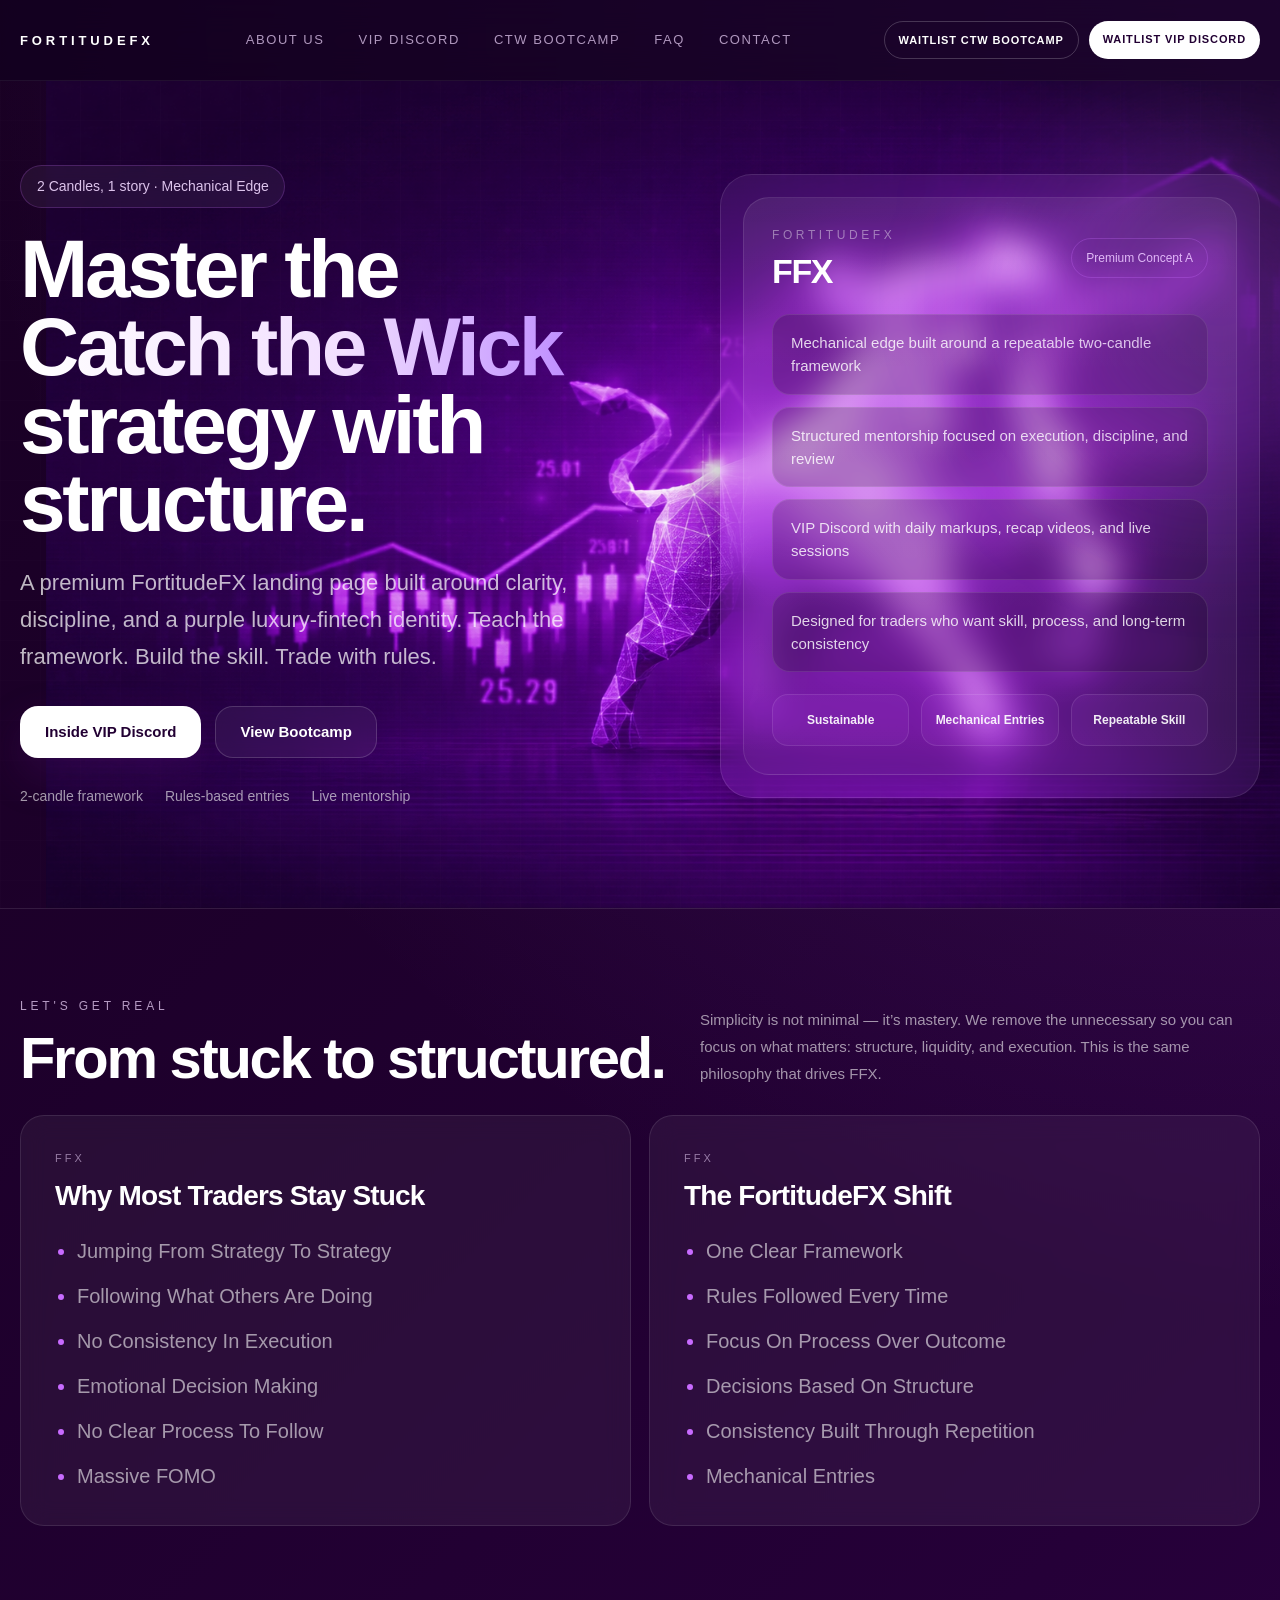
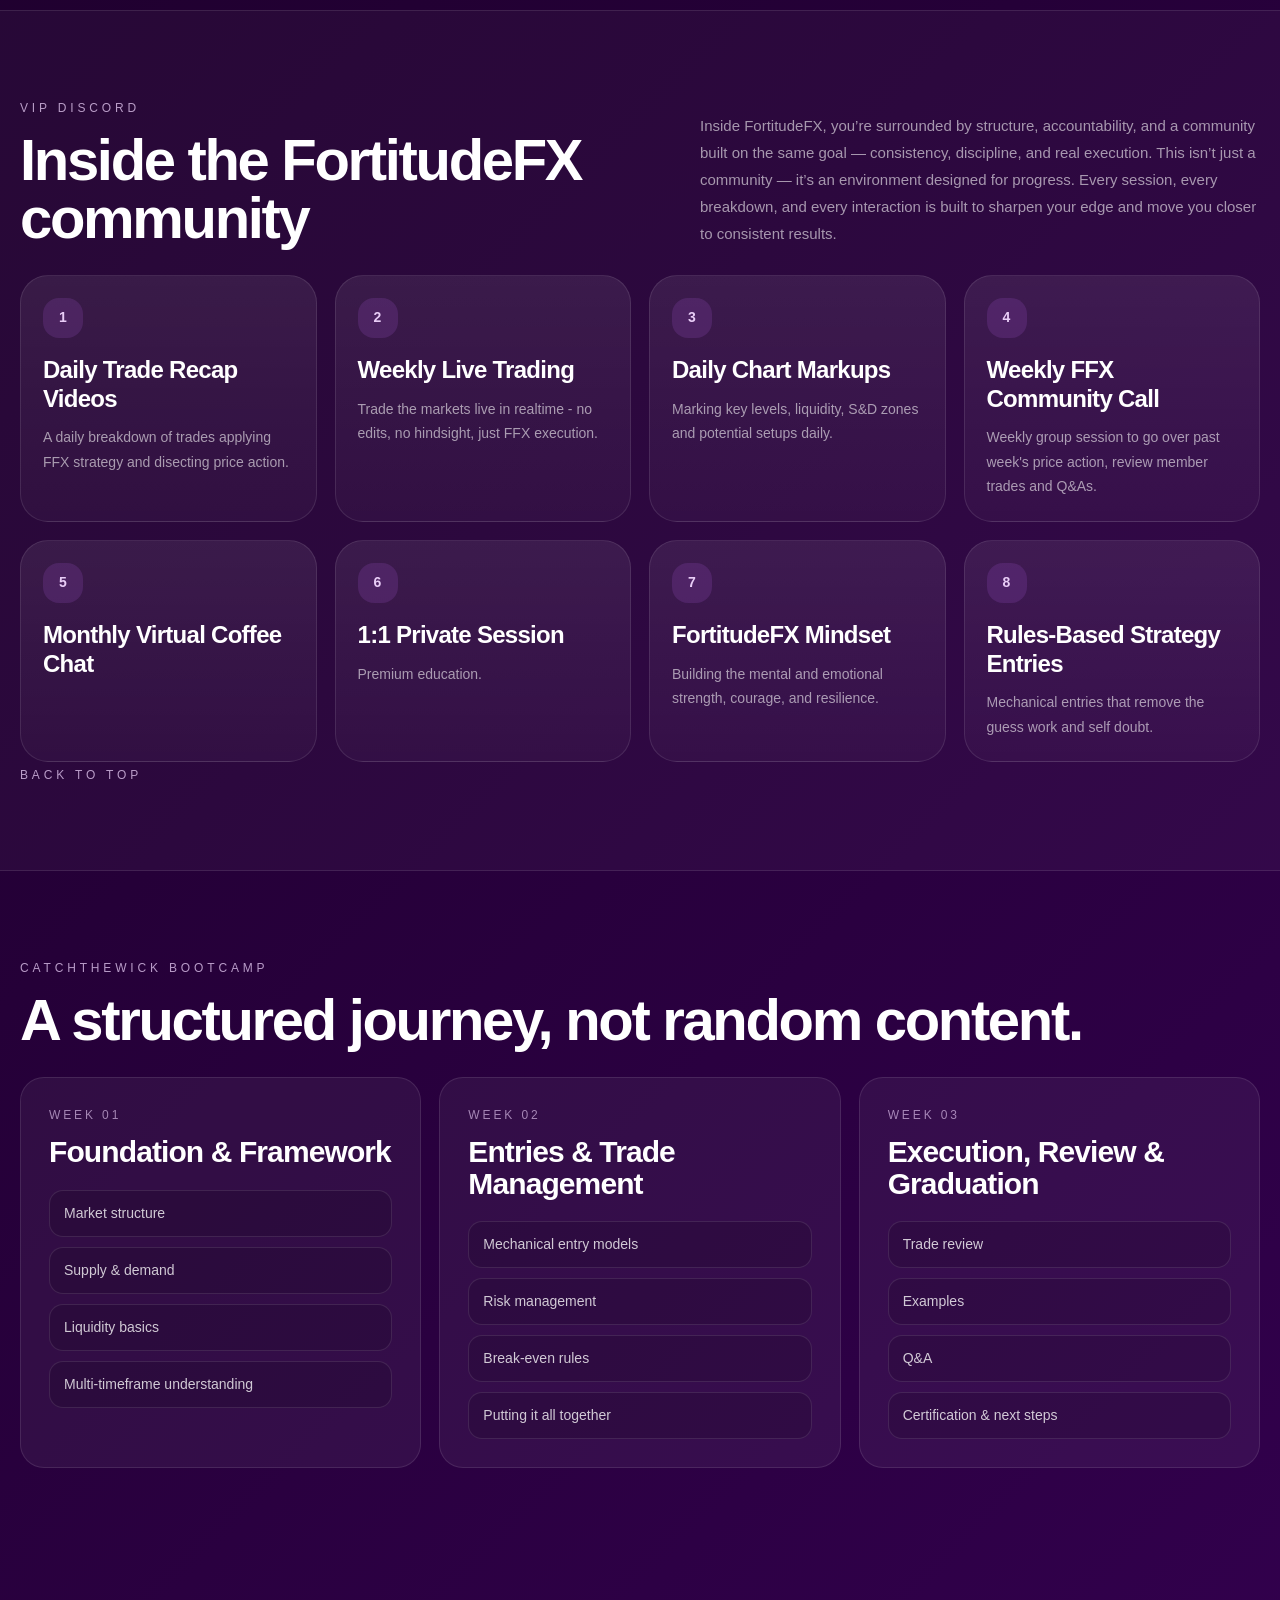
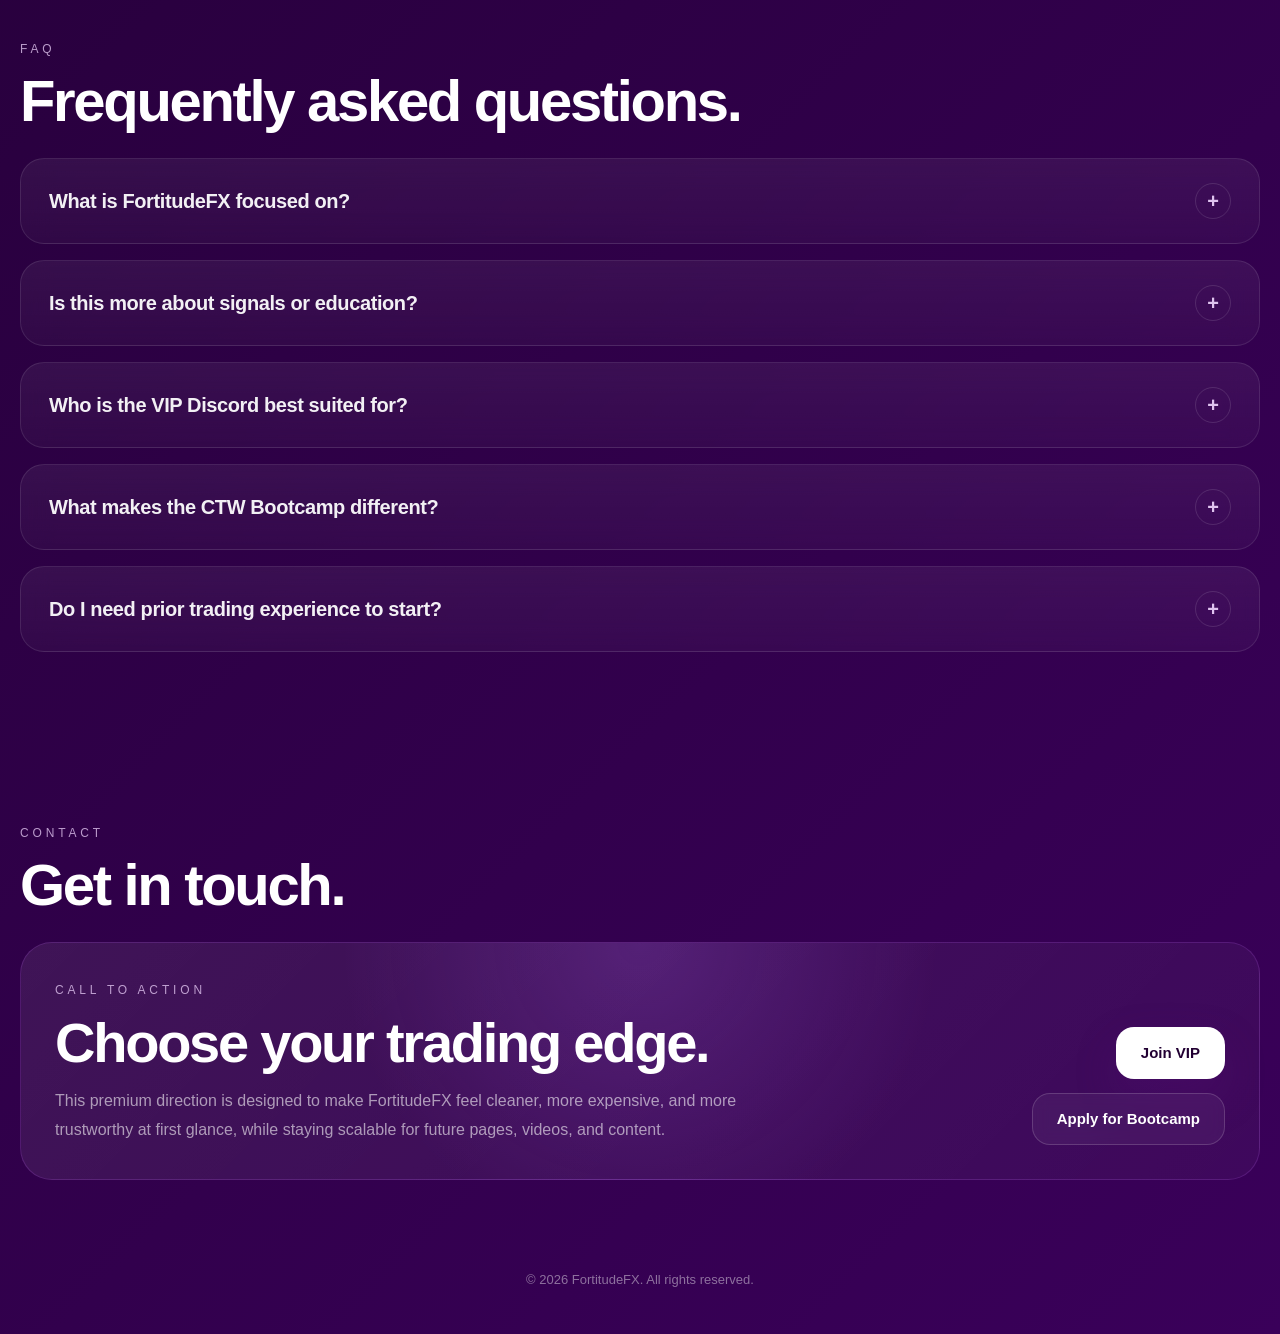
==== commit 3da73ee7: "Update bootcamp label to 'CatchTheWick Bootcamp'" ====
--- a/index.html
+++ b/index.html
@@ -218,7 +218,7 @@
     <div class="container">
       <div class="section-head bootcamp-head">
         <div>
-          <span class="eyebrow">Bootcamp</span>
+          <span class="eyebrow">CatchTheWick Bootcamp</span>
           <h2>A structured journey, not random content.</h2>
         </div>
       </div>
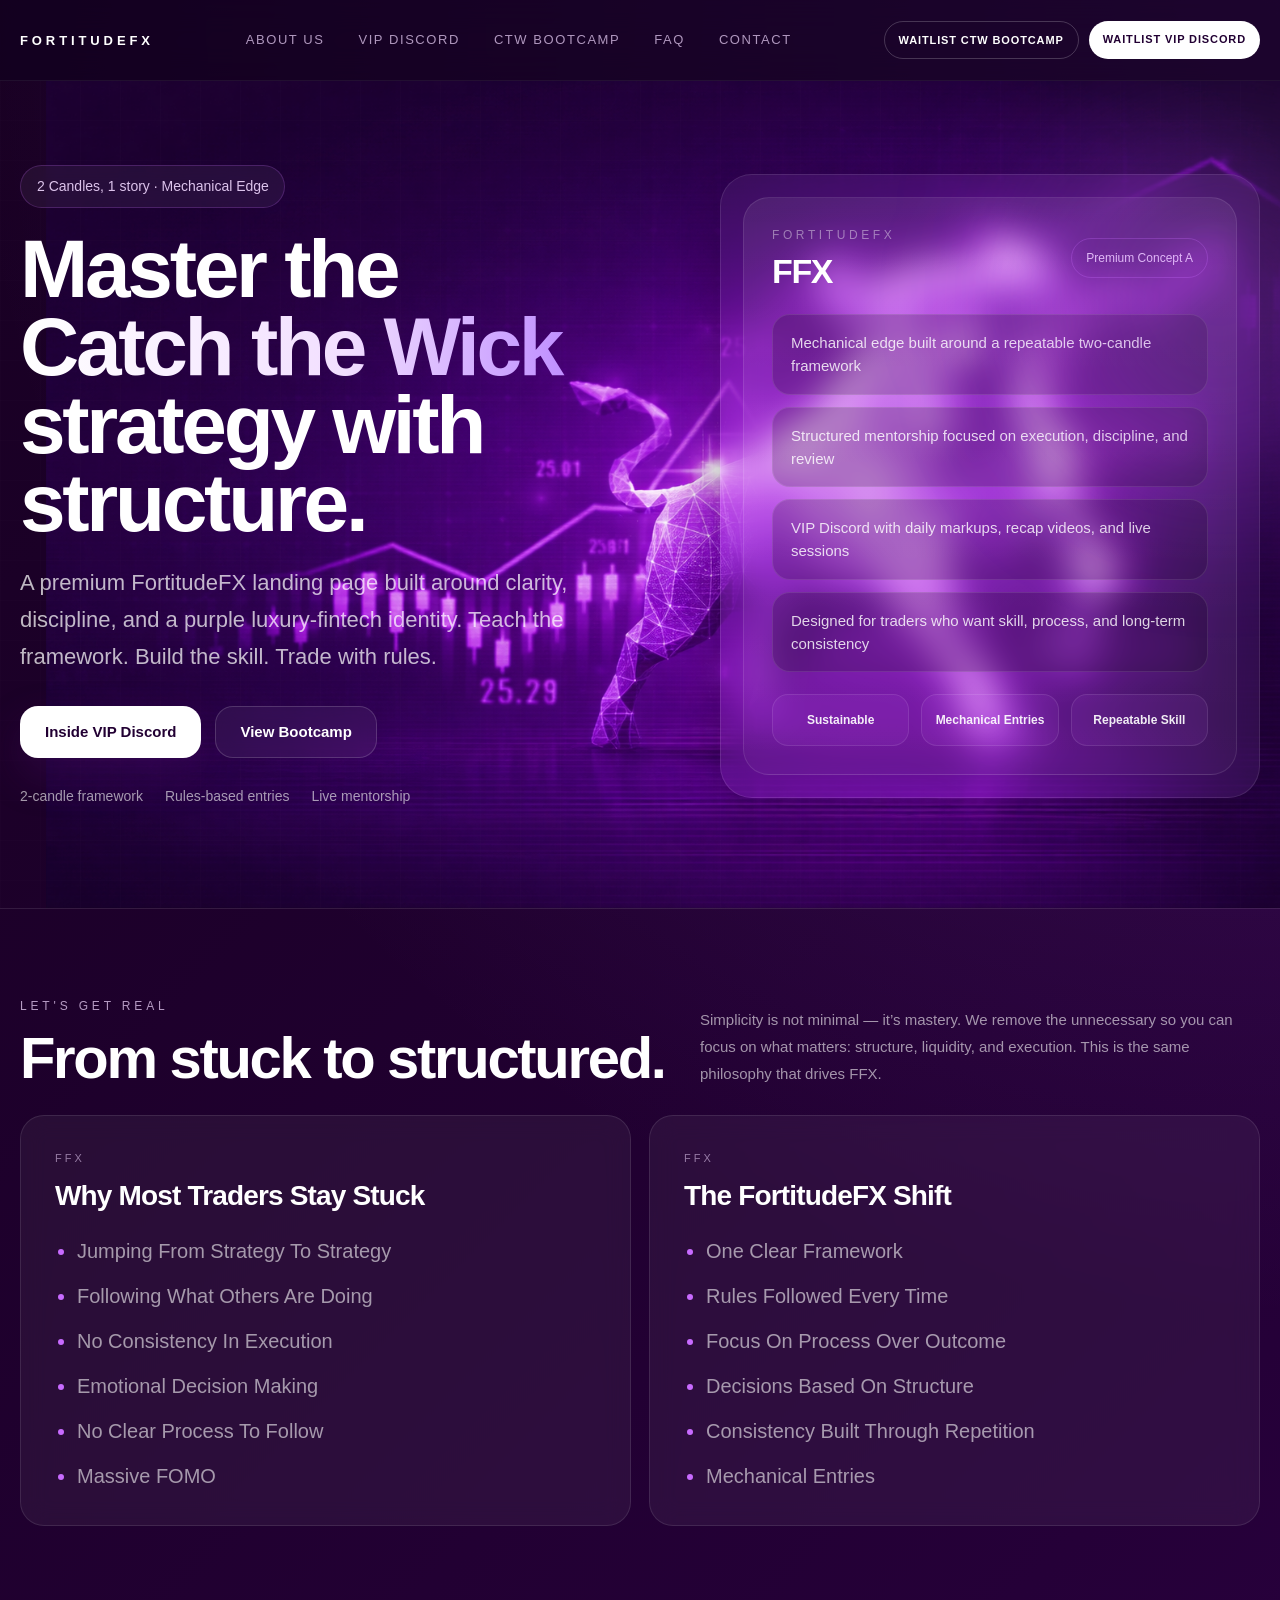
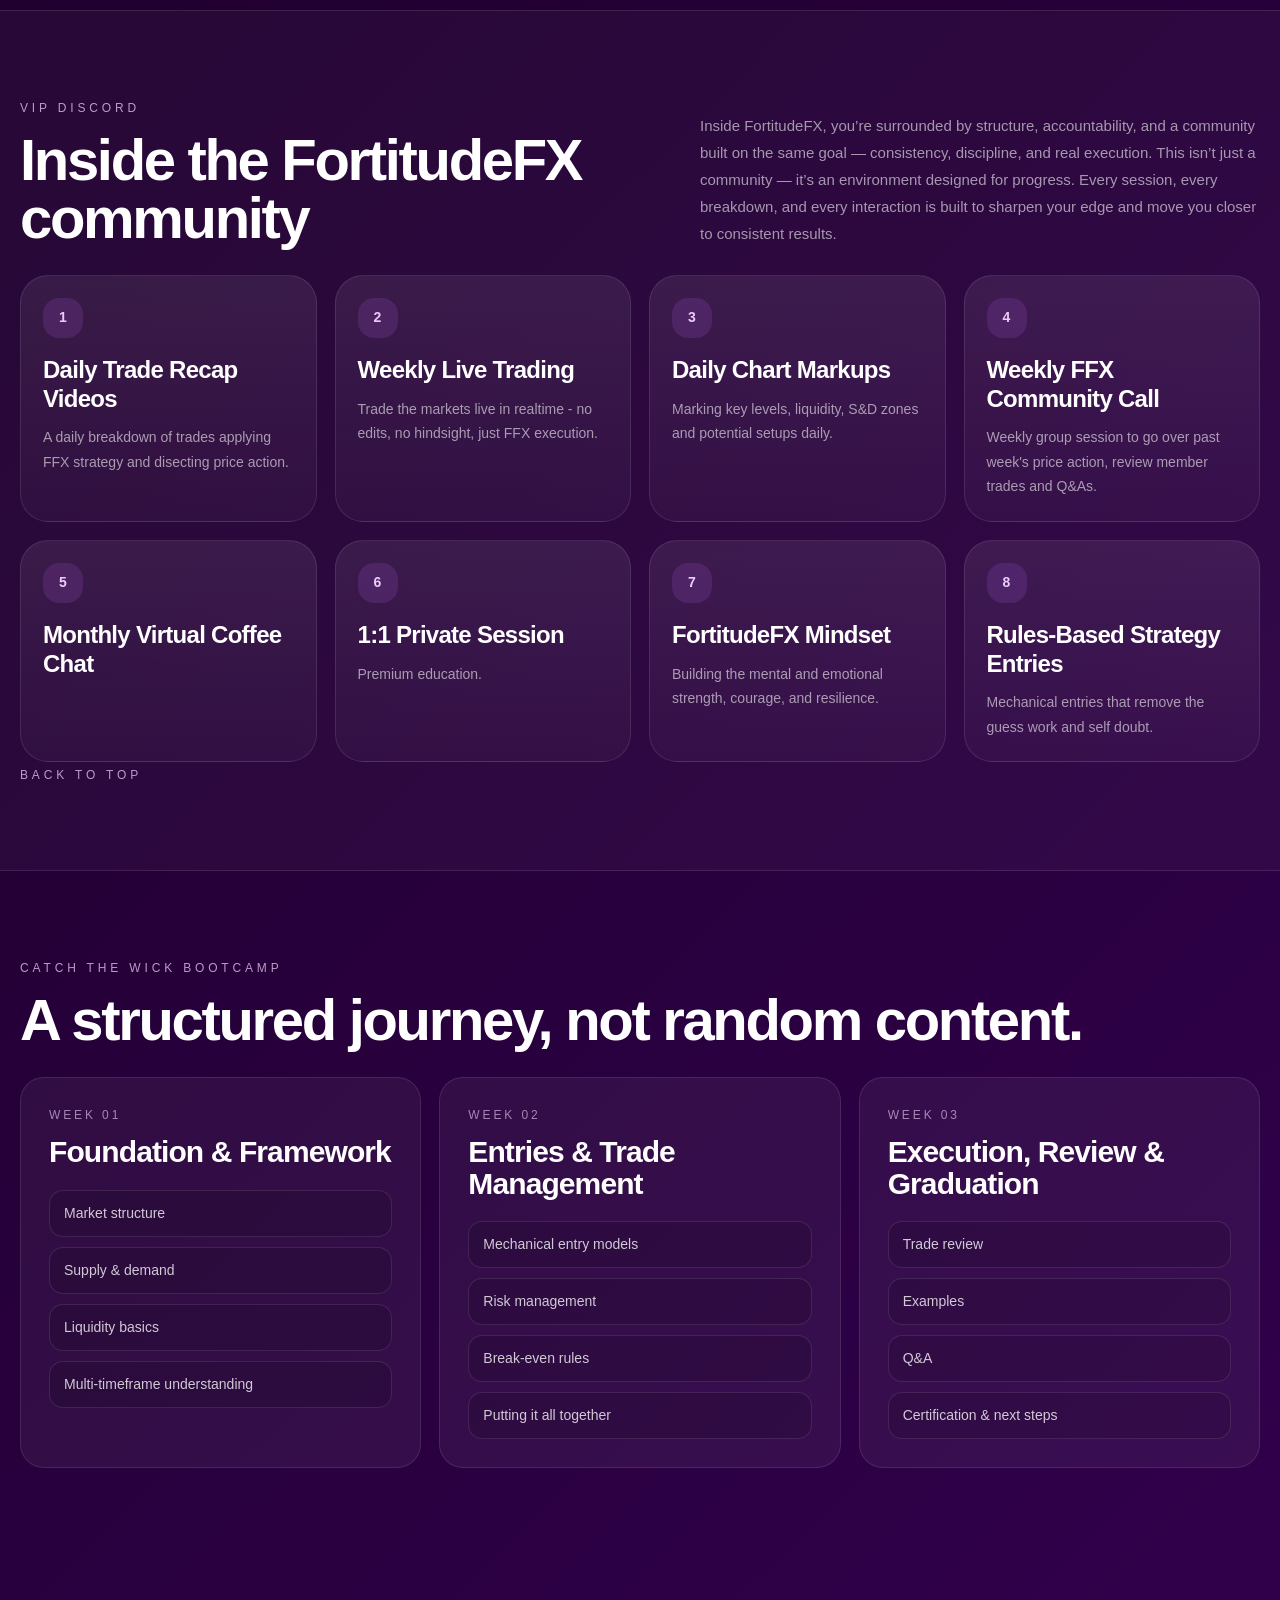
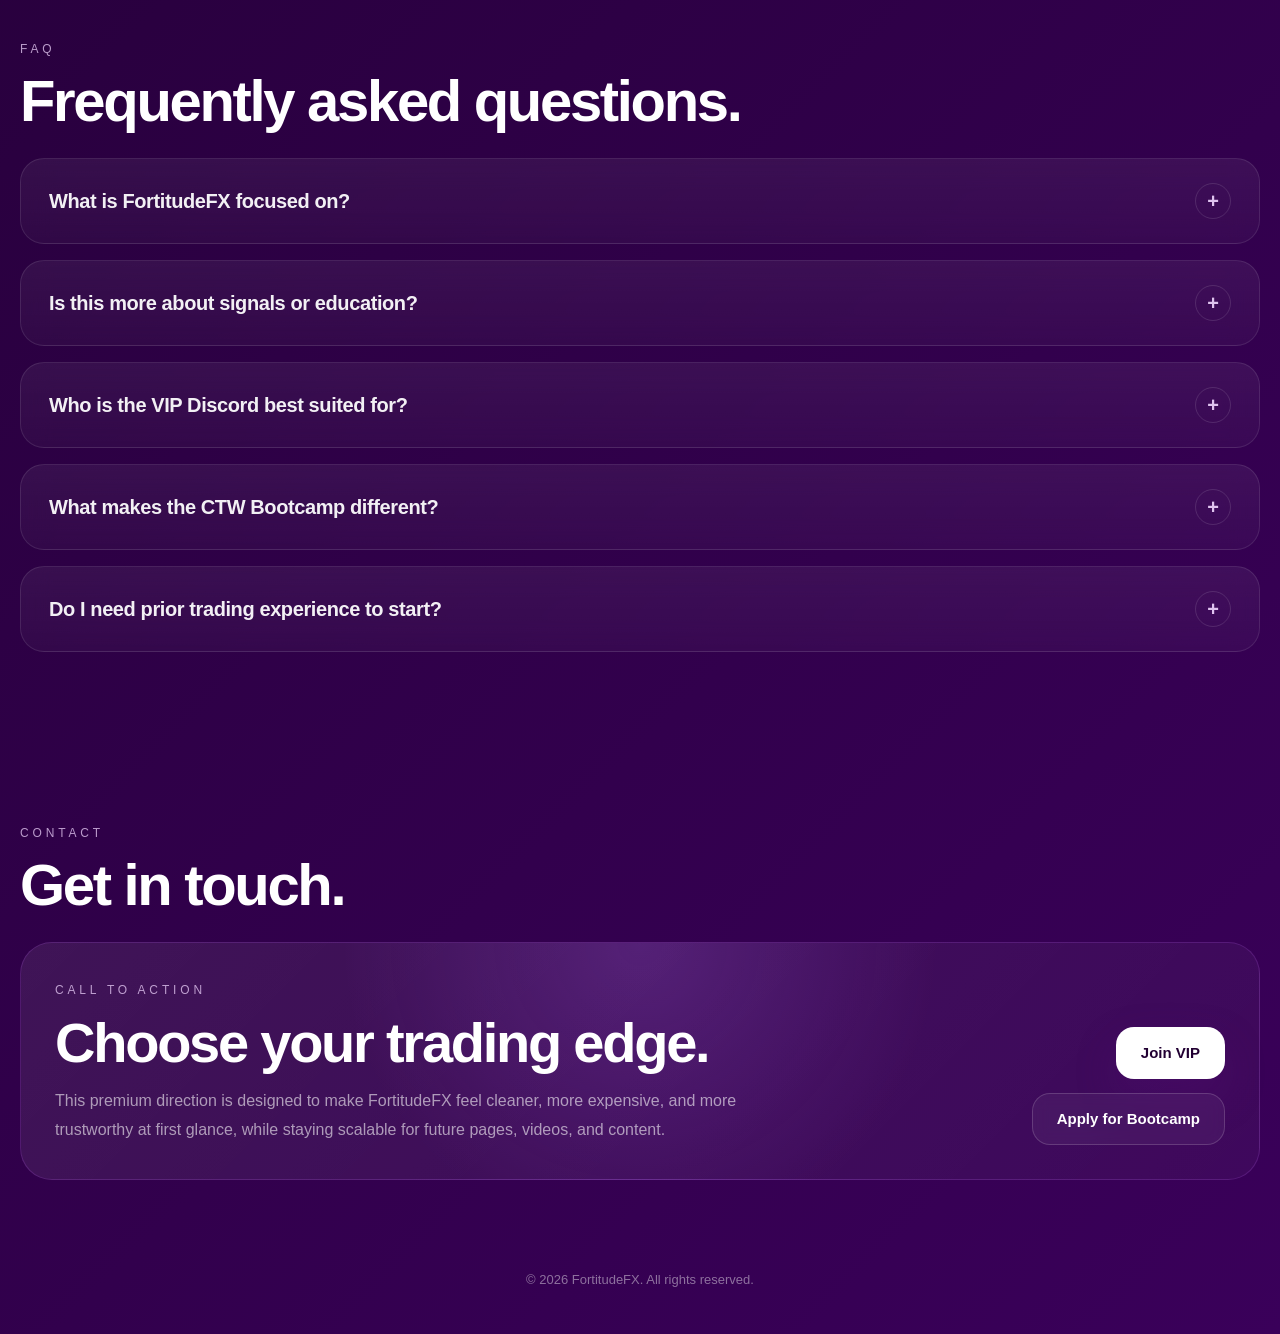
==== commit 2f9e8a56: "Update index.html" ====
--- a/index.html
+++ b/index.html
@@ -218,7 +218,7 @@
     <div class="container">
       <div class="section-head bootcamp-head">
         <div>
-          <span class="eyebrow">CatchTheWick Bootcamp</span>
+          <span class="eyebrow">Catch The Wick Bootcamp</span>
           <h2>A structured journey, not random content.</h2>
         </div>
       </div>
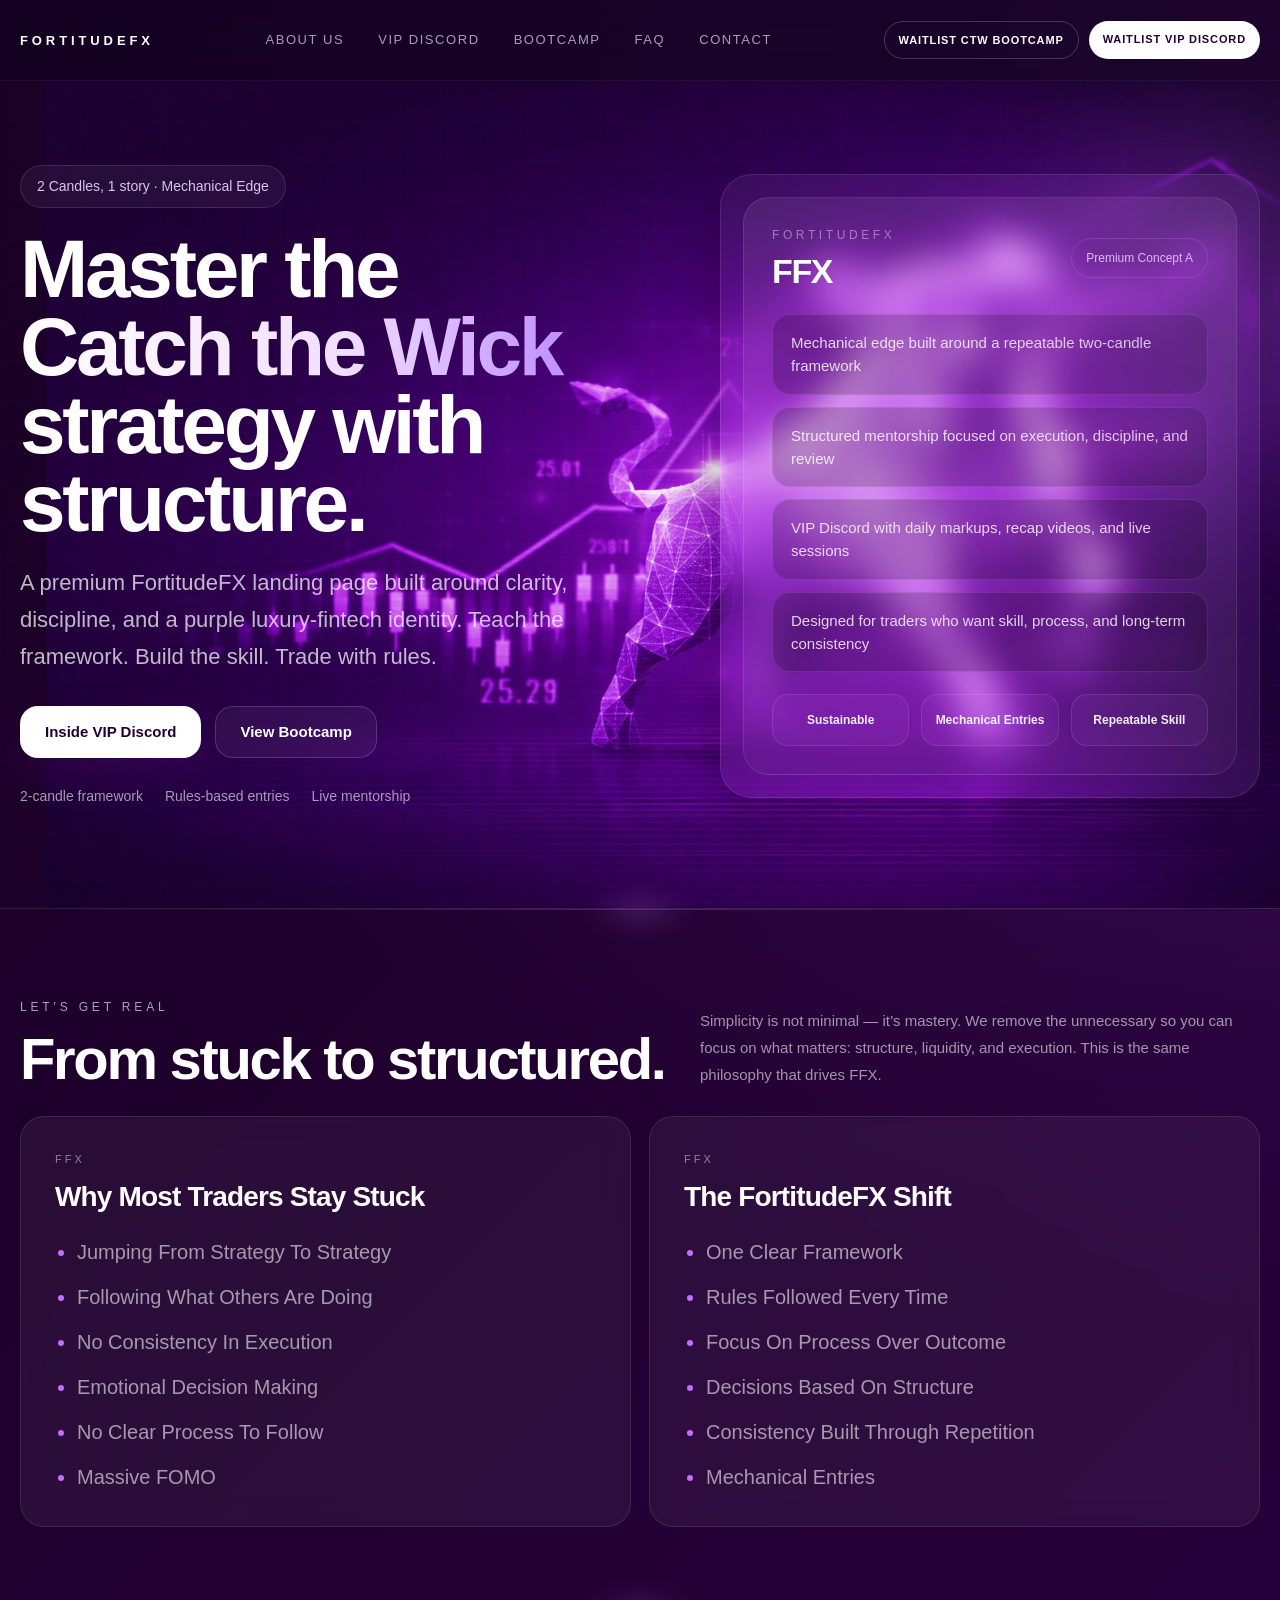
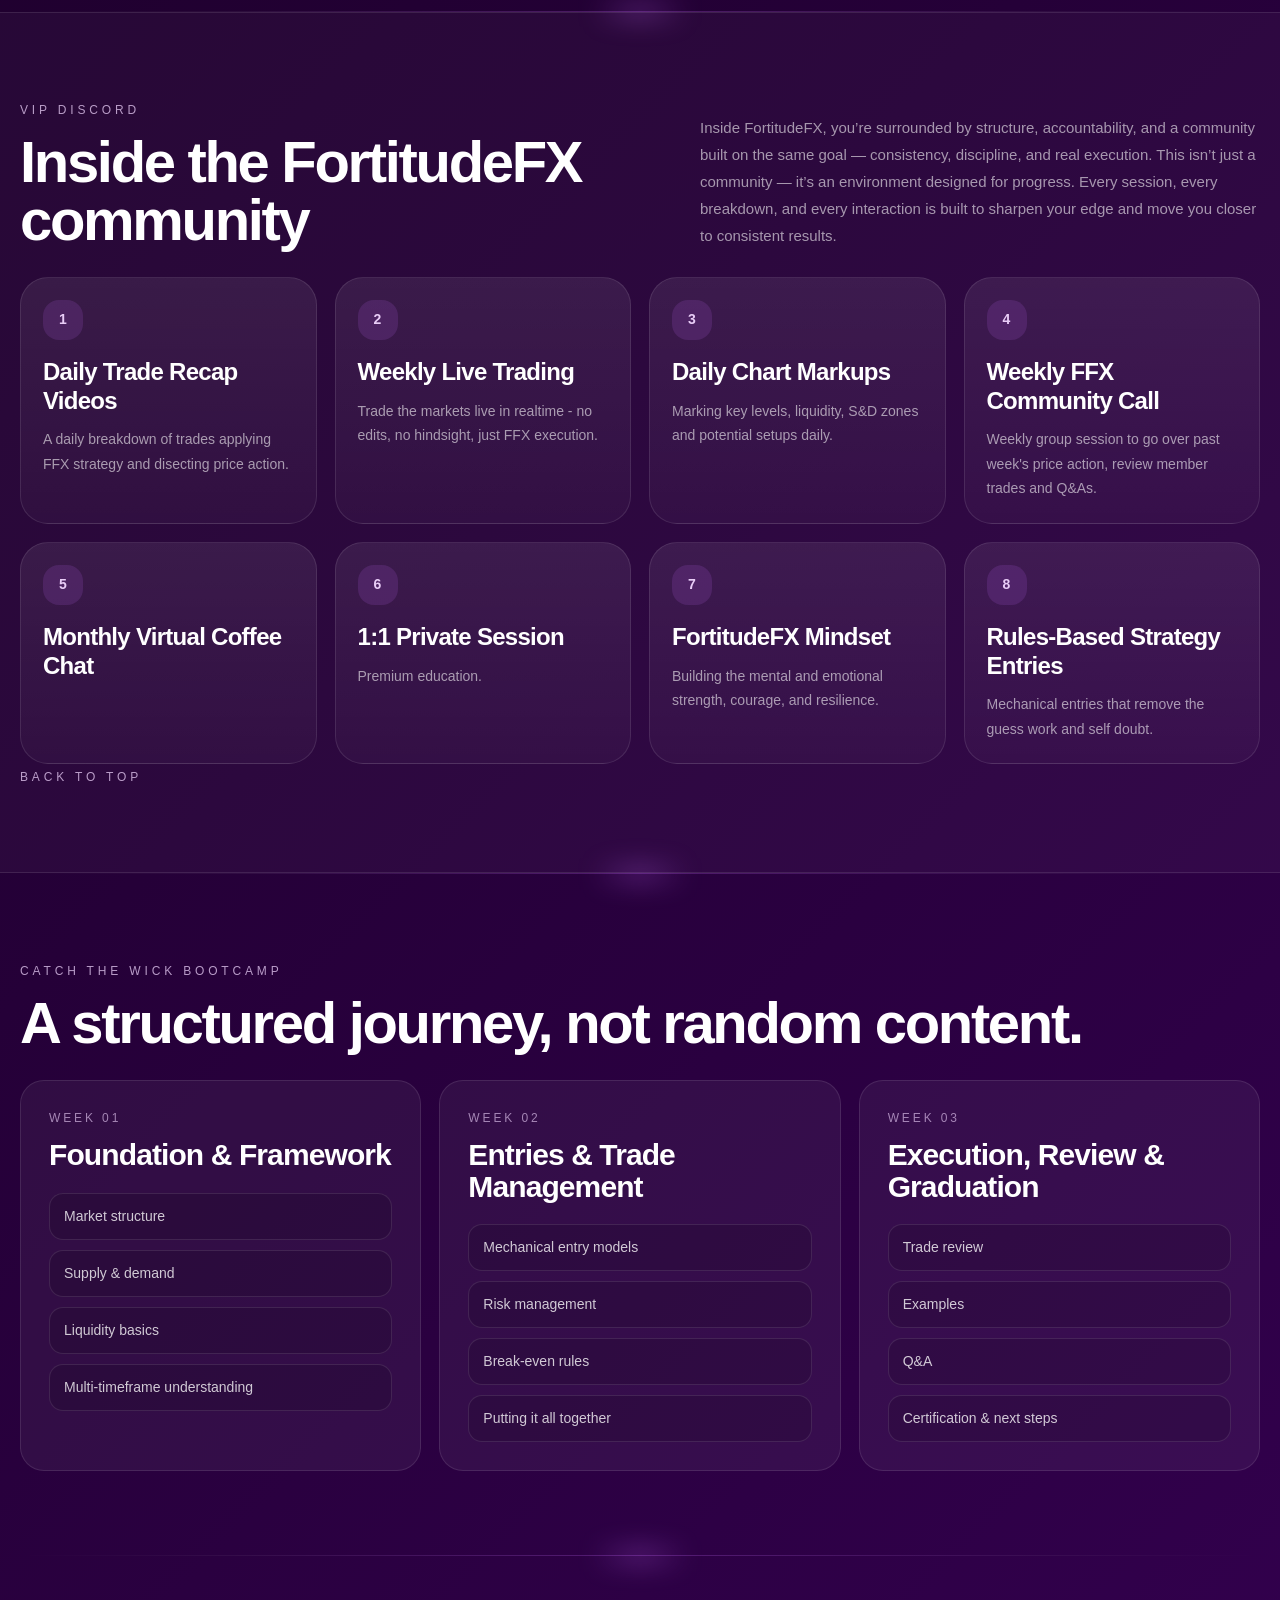
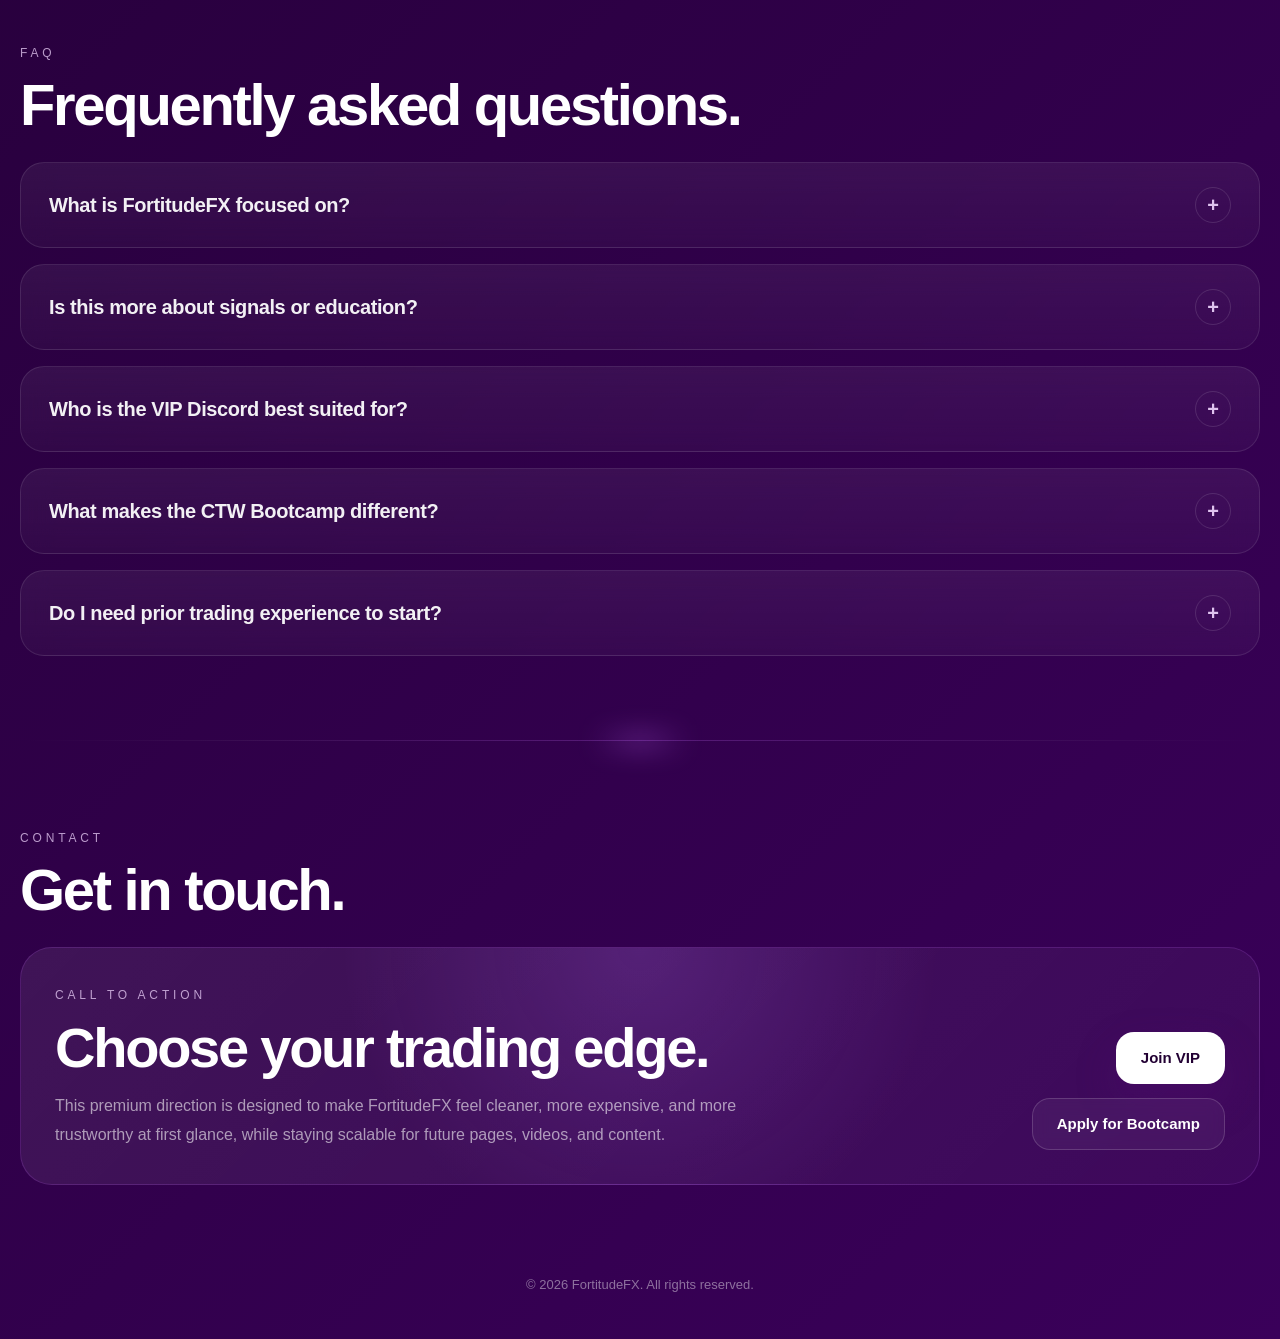
==== commit bc11b2e8: "Update index.html" ====
--- a/index.html
+++ b/index.html
@@ -22,7 +22,7 @@
       <div class="nav-center">
         <a href="#about">About Us</a>
         <a href="#vip">VIP Discord</a>
-        <a href="#bootcamp">CTW Bootcamp</a>
+        <a href="#bootcamp">Bootcamp</a>
         <a href="#faq">FAQ</a>
         <a href="#contact">Contact</a>
       </div>
@@ -97,6 +97,8 @@
       </div>
     </div>
   </header>
+
+  <div class="section-divider" aria-hidden="true"><span></span></div>
 
   <section id="about" class="section">
     <div class="container">
@@ -142,6 +144,8 @@
     </div>
   </section>
 
+  <div class="section-divider" aria-hidden="true"><span></span></div>
+
   <section id="vip" class="section soft-strip">
     <div class="container">
       <div class="section-head">
@@ -213,6 +217,8 @@
       </span>
     </div>
   </section>
+
+  <div class="section-divider" aria-hidden="true"><span></span></div>
 
   <section id="bootcamp" class="section">
     <div class="container">
@@ -260,6 +266,8 @@
     </div>
   </section>
 
+  <div class="section-divider" aria-hidden="true"><span></span></div>
+
   <!-- UPDATED FAQ SECTION -->
   <section id="faq" class="section">
     <div class="container">
@@ -308,6 +316,8 @@
       </div>
     </div>
   </section>
+
+  <div class="section-divider" aria-hidden="true"><span></span></div>
 
   <section id="contact" class="section section-last">
     <div class="container">
--- a/styles.css
+++ b/styles.css
@@ -504,6 +504,42 @@
   text-align: center;
 }
 
+/* PREMIUM SECTION DIVIDER */
+.section-divider {
+  position: relative;
+  width: min(var(--max), calc(100% - 40px));
+  height: 1px;
+  margin: 0 auto;
+  pointer-events: none;
+}
+
+.section-divider span {
+  display: block;
+  width: 100%;
+  height: 1px;
+  background: linear-gradient(
+    90deg,
+    rgba(255, 255, 255, 0) 0%,
+    rgba(255, 255, 255, 0.05) 18%,
+    rgba(200, 107, 255, 0.26) 50%,
+    rgba(255, 255, 255, 0.05) 82%,
+    rgba(255, 255, 255, 0) 100%
+  );
+}
+
+.section-divider::after {
+  content: "";
+  position: absolute;
+  left: 50%;
+  top: 50%;
+  width: 140px;
+  height: 32px;
+  transform: translate(-50%, -50%);
+  background: radial-gradient(circle, rgba(200, 107, 255, 0.18) 0%, rgba(200, 107, 255, 0) 72%);
+  filter: blur(10px);
+  pointer-events: none;
+}
+
 @media (max-width: 1100px) {
   .hero-wrap,
   .cta-grid,
@@ -570,6 +606,15 @@
 
   .btn {
     width: 100%;
+  }
+
+  .section-divider {
+    width: min(var(--max), calc(100% - 24px));
+  }
+
+  .section-divider::after {
+    width: 96px;
+    height: 24px;
   }
 }
 
@@ -757,3 +802,274 @@
     padding-bottom: 20px;
   }
 }
+
+/* ========================= */
+/* BOOTCAMP PAGE ONLY STYLES */
+/* ========================= */
+
+.bootcamp-page .hero {
+  background:
+    radial-gradient(circle at 78% 22%, rgba(200, 107, 255, 0.20), transparent 20%),
+    radial-gradient(circle at 88% 18%, rgba(255, 255, 255, 0.06), transparent 14%);
+  background-repeat: no-repeat;
+  background-size: auto;
+  background-position: center;
+}
+
+.bootcamp-page .hero::before {
+  opacity: 0.14;
+}
+
+.bootcamp-page .hero::after {
+  right: -140px;
+  top: 0;
+  width: 430px;
+  height: 430px;
+  background: rgba(200, 107, 255, 0.20);
+  filter: blur(90px);
+}
+
+.bootcamp-page .hero-wrap {
+  grid-template-columns: 1.05fr 0.95fr;
+  min-height: 88vh;
+  padding: 72px 0 82px;
+}
+
+.bootcamp-page .hero h1 {
+  max-width: 760px;
+}
+
+.bootcamp-page .hero-copy {
+  max-width: 640px;
+}
+
+.bootcamp-page .hero-tags span {
+  padding: 10px 14px;
+  border: 1px solid rgba(255,255,255,0.08);
+  background: rgba(255,255,255,0.03);
+  border-radius: 999px;
+}
+
+.bootcamp-page .nav-center {
+  gap: 28px;
+}
+
+.bootcamp-page .bc-hero-panel {
+  border: 1px solid var(--border);
+  border-radius: var(--radius-xl);
+  padding: 26px;
+  background: rgba(255,255,255,0.05);
+  backdrop-filter: blur(18px);
+  box-shadow: var(--shadow);
+}
+
+.bootcamp-page .bc-hero-panel-inner {
+  border: 1px solid var(--border);
+  border-radius: 26px;
+  background: linear-gradient(180deg, rgba(255,255,255,0.08), rgba(255,255,255,0.03));
+  padding: 28px;
+}
+
+.bootcamp-page .bc-hero-top {
+  display: flex;
+  align-items: center;
+  justify-content: space-between;
+  gap: 16px;
+  margin-bottom: 20px;
+}
+
+.bootcamp-page .bc-hero-top strong {
+  font-size: 28px;
+  letter-spacing: -0.04em;
+}
+
+.bootcamp-page .bc-stats {
+  display: grid;
+  grid-template-columns: repeat(2, 1fr);
+  gap: 12px;
+  margin-top: 18px;
+}
+
+.bootcamp-page .bc-stat {
+  border: 1px solid var(--border);
+  background: rgba(0,0,0,0.18);
+  border-radius: 18px;
+  padding: 18px;
+}
+
+.bootcamp-page .bc-stat small {
+  display: block;
+  color: rgba(255,255,255,0.55);
+  font-size: 11px;
+  text-transform: uppercase;
+  letter-spacing: 0.18em;
+  margin-bottom: 8px;
+}
+
+.bootcamp-page .bc-stat strong {
+  display: block;
+  font-size: 24px;
+  line-height: 1.1;
+  letter-spacing: -0.04em;
+}
+
+.bootcamp-page .bc-stat span {
+  display: block;
+  margin-top: 8px;
+  color: var(--soft);
+  font-size: 14px;
+}
+
+.bootcamp-page .bc-grid-2,
+.bootcamp-page .bc-grid-3,
+.bootcamp-page .bc-value-grid,
+.bootcamp-page .bc-fit-grid {
+  display: grid;
+  gap: 18px;
+}
+
+.bootcamp-page .bc-grid-2 {
+  grid-template-columns: 1.05fr 0.95fr;
+}
+
+.bootcamp-page .bc-grid-3 {
+  grid-template-columns: repeat(3, 1fr);
+}
+
+.bootcamp-page .bc-value-grid,
+.bootcamp-page .bc-fit-grid {
+  grid-template-columns: repeat(2, 1fr);
+}
+
+.bootcamp-page .bc-card {
+  border: 1px solid var(--border);
+  background: rgba(255,255,255,0.05);
+  border-radius: var(--radius-lg);
+  padding: 28px;
+  backdrop-filter: blur(12px);
+}
+
+.bootcamp-page .bc-card h3 {
+  margin: 12px 0 0;
+  font-size: 30px;
+  line-height: 1.08;
+  letter-spacing: -0.03em;
+}
+
+.bootcamp-page .bc-card p {
+  margin: 14px 0 0;
+  color: var(--soft);
+  line-height: 1.8;
+  font-size: 15px;
+}
+
+.bootcamp-page .bc-list {
+  margin: 20px 0 0;
+  padding-left: 20px;
+  color: var(--soft);
+  display: grid;
+  gap: 12px;
+  font-size: 16px;
+  line-height: 1.55;
+}
+
+.bootcamp-page .bc-list li::marker {
+  color: var(--accent);
+}
+
+.bootcamp-page .bc-cta-shell {
+  border: 1px solid rgba(200, 107, 255, 0.18);
+  border-radius: var(--radius-xl);
+  padding: 34px;
+  background:
+    radial-gradient(circle at top, rgba(183,114,255,0.18), transparent 45%),
+    linear-gradient(135deg, rgba(255,255,255,0.08), rgba(255,255,255,0.03));
+}
+
+.bootcamp-page .bc-cta-grid {
+  display: grid;
+  grid-template-columns: 1.2fr 0.8fr;
+  gap: 30px;
+  align-items: end;
+}
+
+.bootcamp-page .bc-cta-grid h2 {
+  margin: 14px 0 0;
+  font-size: clamp(34px, 5vw, 56px);
+  line-height: 1;
+  letter-spacing: -0.04em;
+}
+
+.bootcamp-page .bc-cta-grid p {
+  margin: 16px 0 0;
+  max-width: 700px;
+  color: var(--soft);
+  line-height: 1.8;
+}
+
+.bootcamp-page .bc-cta-actions {
+  display: flex;
+  flex-direction: column;
+  align-items: flex-end;
+  gap: 14px;
+}
+
+@media (max-width: 1100px) {
+  .bootcamp-page .hero-wrap,
+  .bootcamp-page .bc-grid-2,
+  .bootcamp-page .bc-grid-3,
+  .bootcamp-page .bc-value-grid,
+  .bootcamp-page .bc-fit-grid,
+  .bootcamp-page .bc-cta-grid {
+    grid-template-columns: 1fr;
+  }
+
+  .bootcamp-page .bc-cta-actions {
+    align-items: flex-start;
+  }
+
+  .bootcamp-page .bc-stats {
+    grid-template-columns: 1fr 1fr;
+  }
+}
+
+@media (max-width: 720px) {
+  .bootcamp-page .nav-wrap {
+    grid-template-columns: 1fr;
+    height: auto;
+    padding: 14px 0;
+    gap: 14px;
+  }
+
+  .bootcamp-page .nav-center,
+  .bootcamp-page .nav-cta,
+  .bootcamp-page .hero-actions,
+  .bootcamp-page .hero-tags {
+    justify-content: flex-start;
+    flex-wrap: wrap;
+  }
+
+  .bootcamp-page .nav-center {
+    gap: 14px;
+  }
+
+  .bootcamp-page .hero {
+    margin-top: 132px;
+  }
+
+  .bootcamp-page .hero-tags {
+    gap: 10px;
+    flex-direction: column;
+  }
+
+  .bootcamp-page .bc-hero-panel,
+  .bootcamp-page .bc-hero-panel-inner,
+  .bootcamp-page .bc-card,
+  .bootcamp-page .bc-cta-shell {
+    padding: 22px;
+  }
+
+  .bootcamp-page .bc-stats {
+    grid-template-columns: 1fr;
+  }
+}
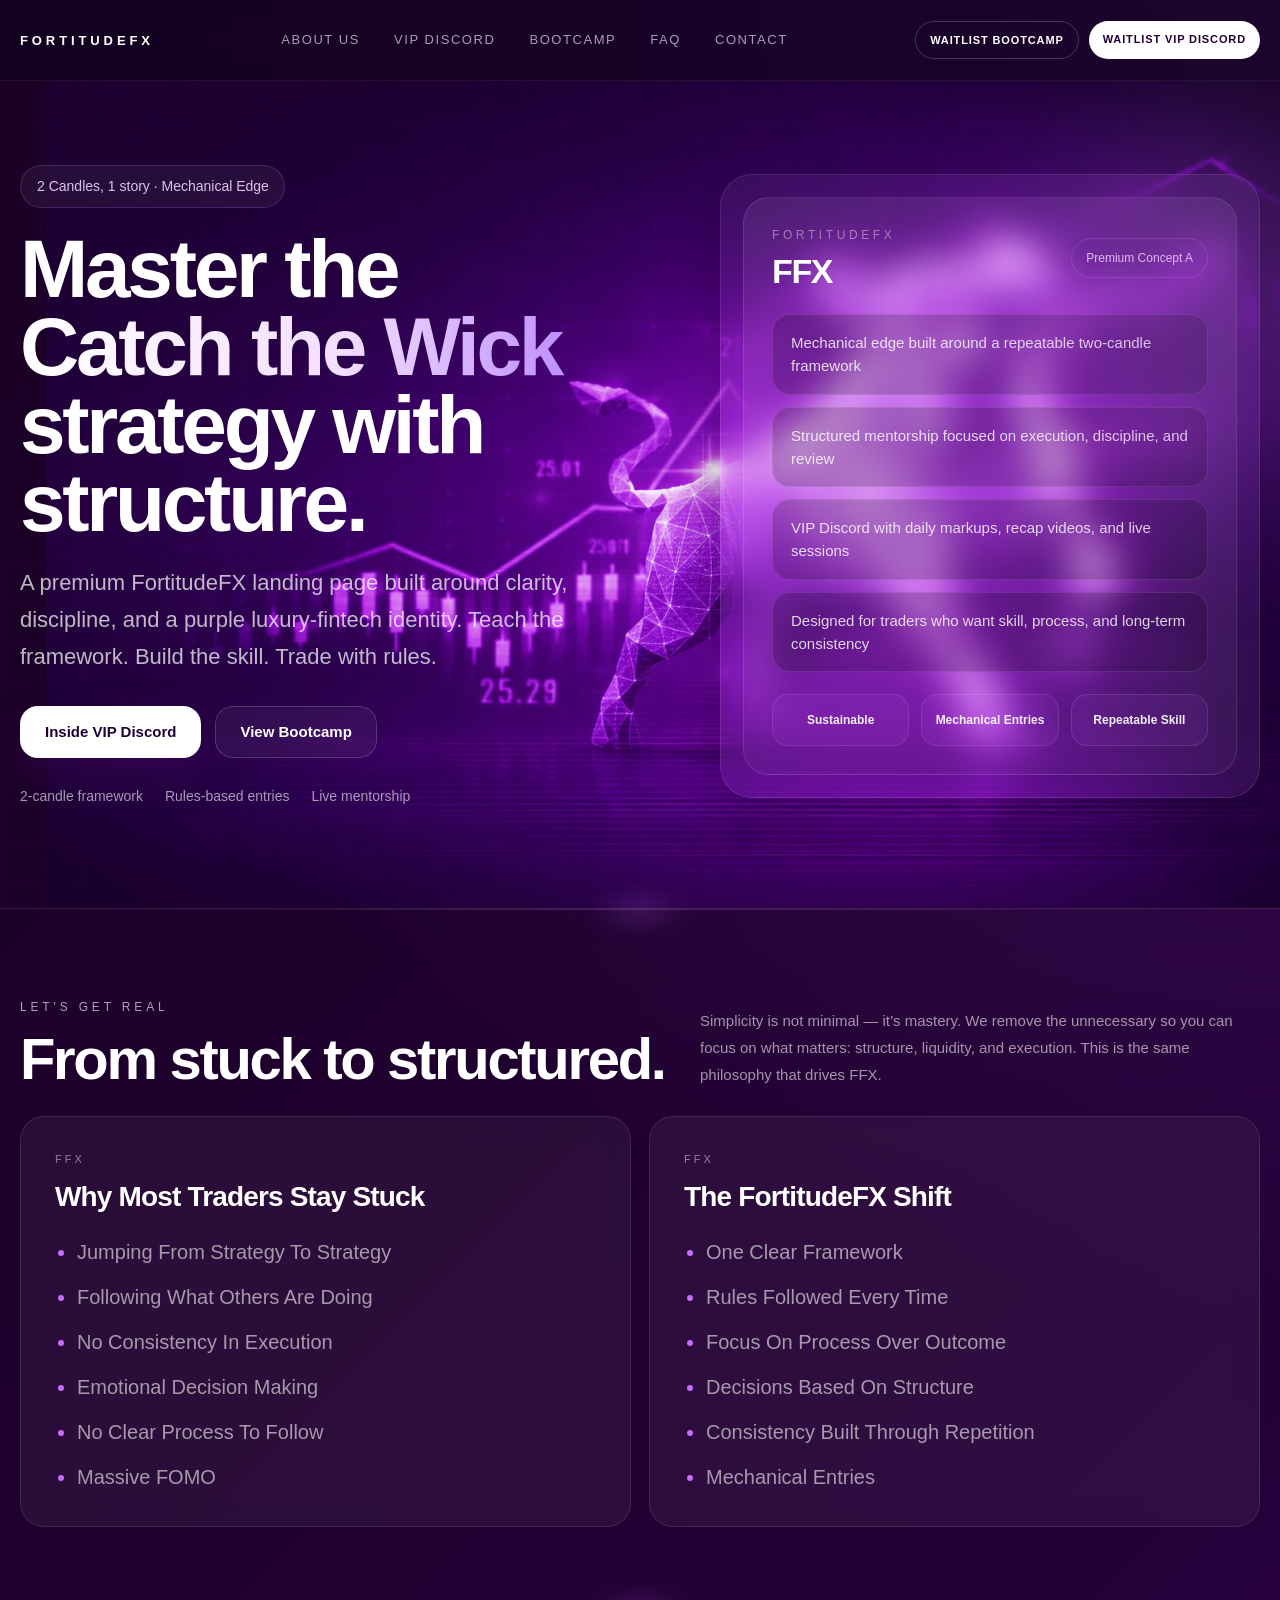
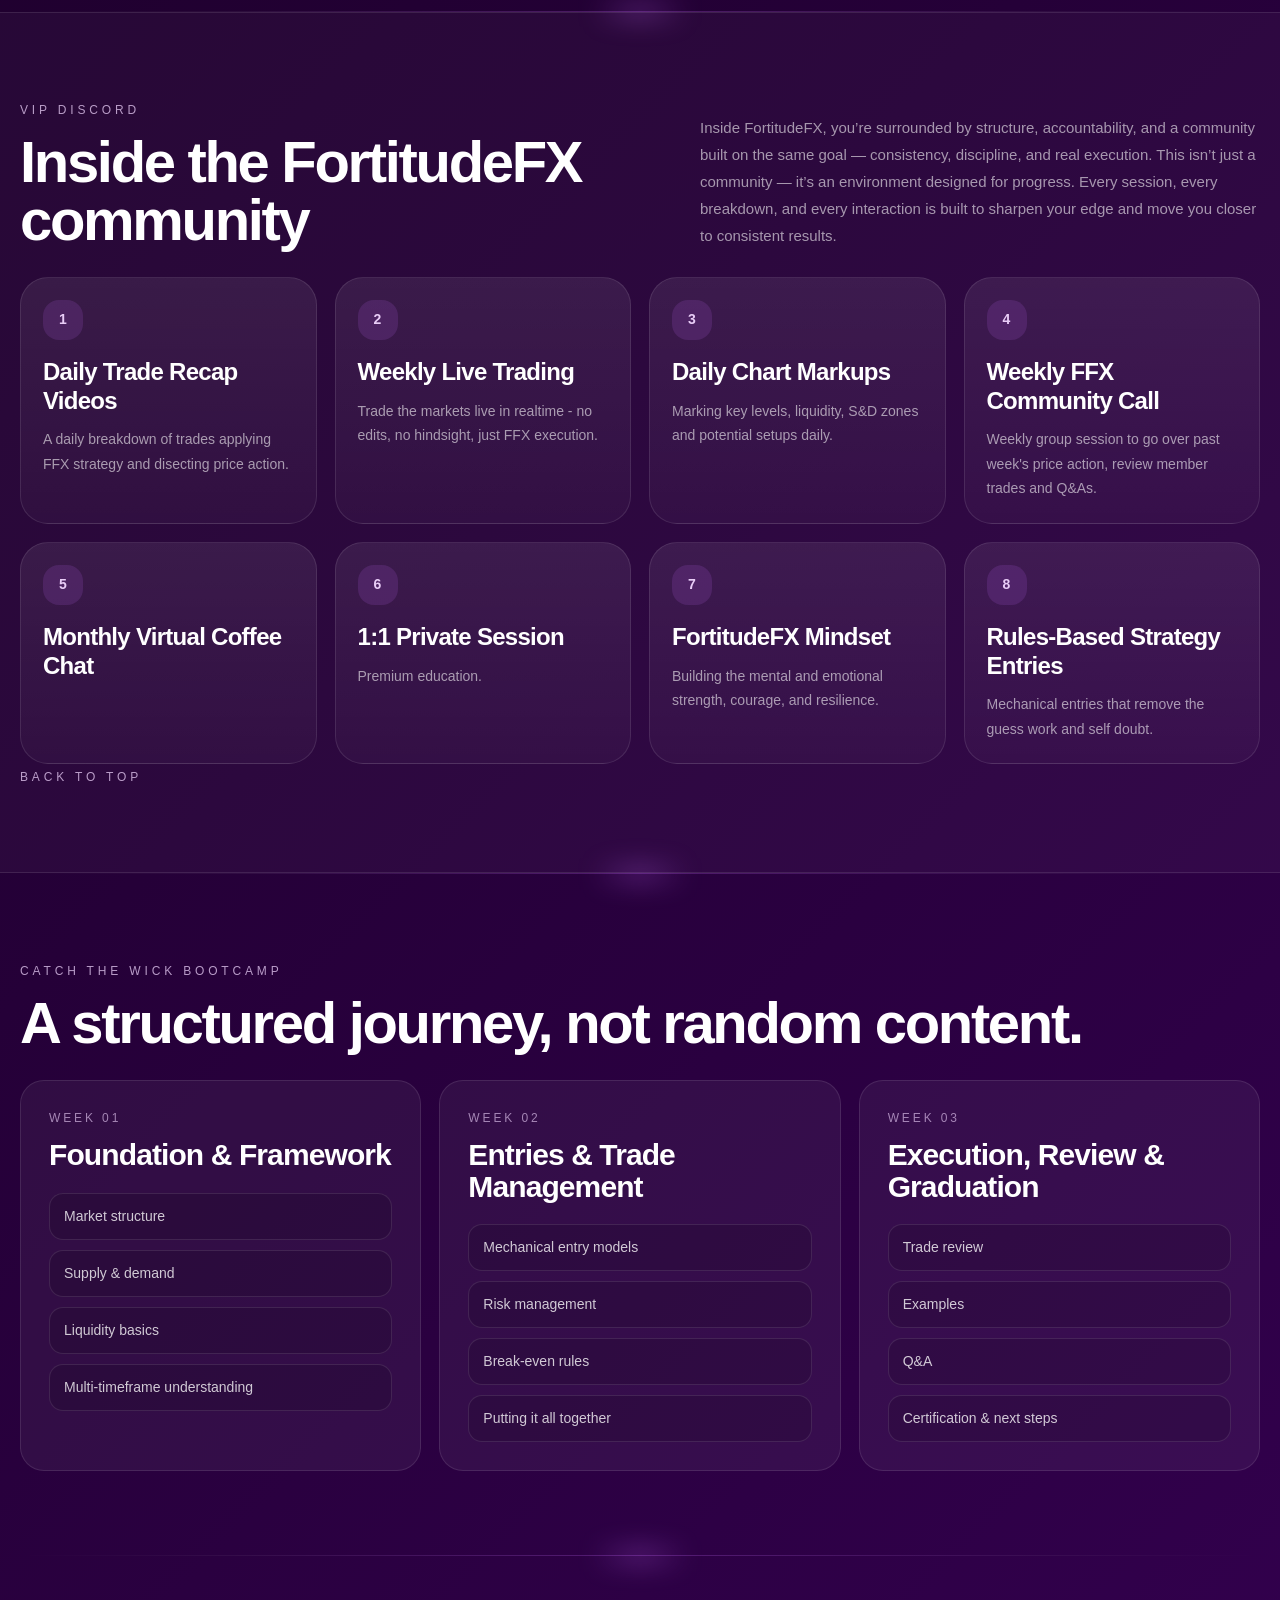
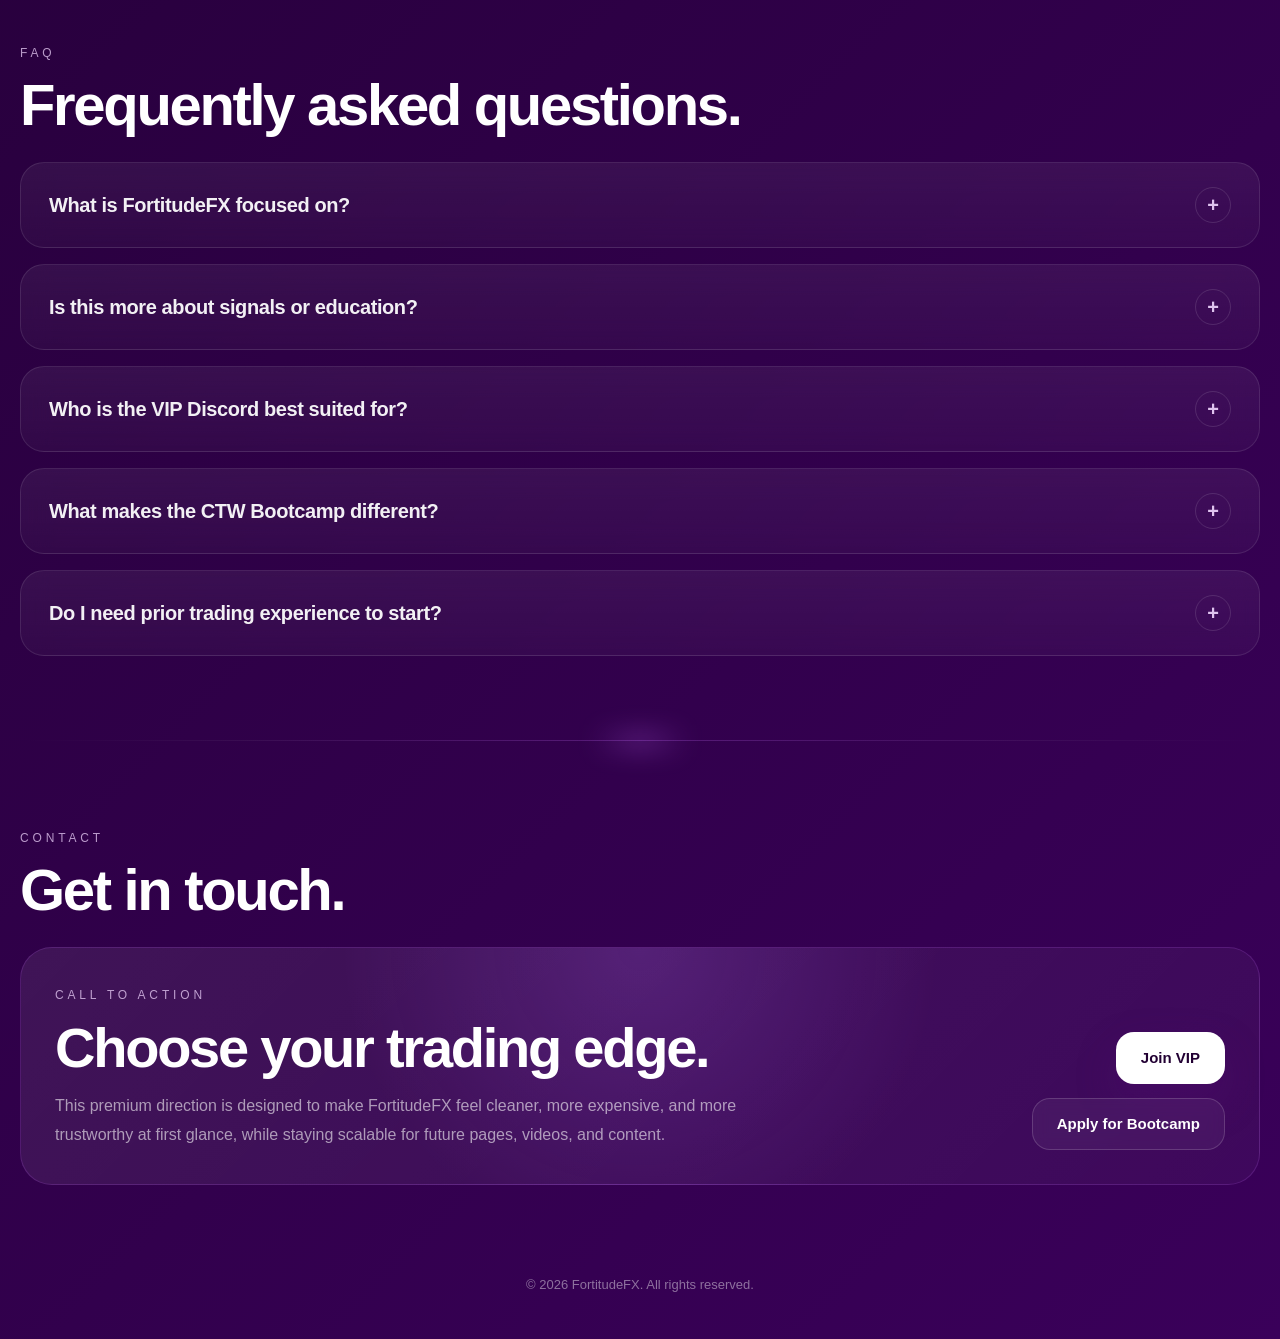
==== commit 47a07448: "Update index.html" ====
--- a/index.html
+++ b/index.html
@@ -28,7 +28,7 @@
       </div>
 
       <div class="nav-cta">
-        <a class="nav-btn nav-btn-secondary" href="https://aa6bc268.sibforms.com/serve/[base64]" target="_blank" rel="noopener noreferrer">Waitlist CTW Bootcamp</a>
+        <a class="nav-btn nav-btn-secondary" href="https://aa6bc268.sibforms.com/serve/[base64]" target="_blank" rel="noopener noreferrer">Waitlist Bootcamp</a>
         <a class="nav-btn nav-btn-primary" href="#">Waitlist VIP Discord</a>
       </div>
     </div>
